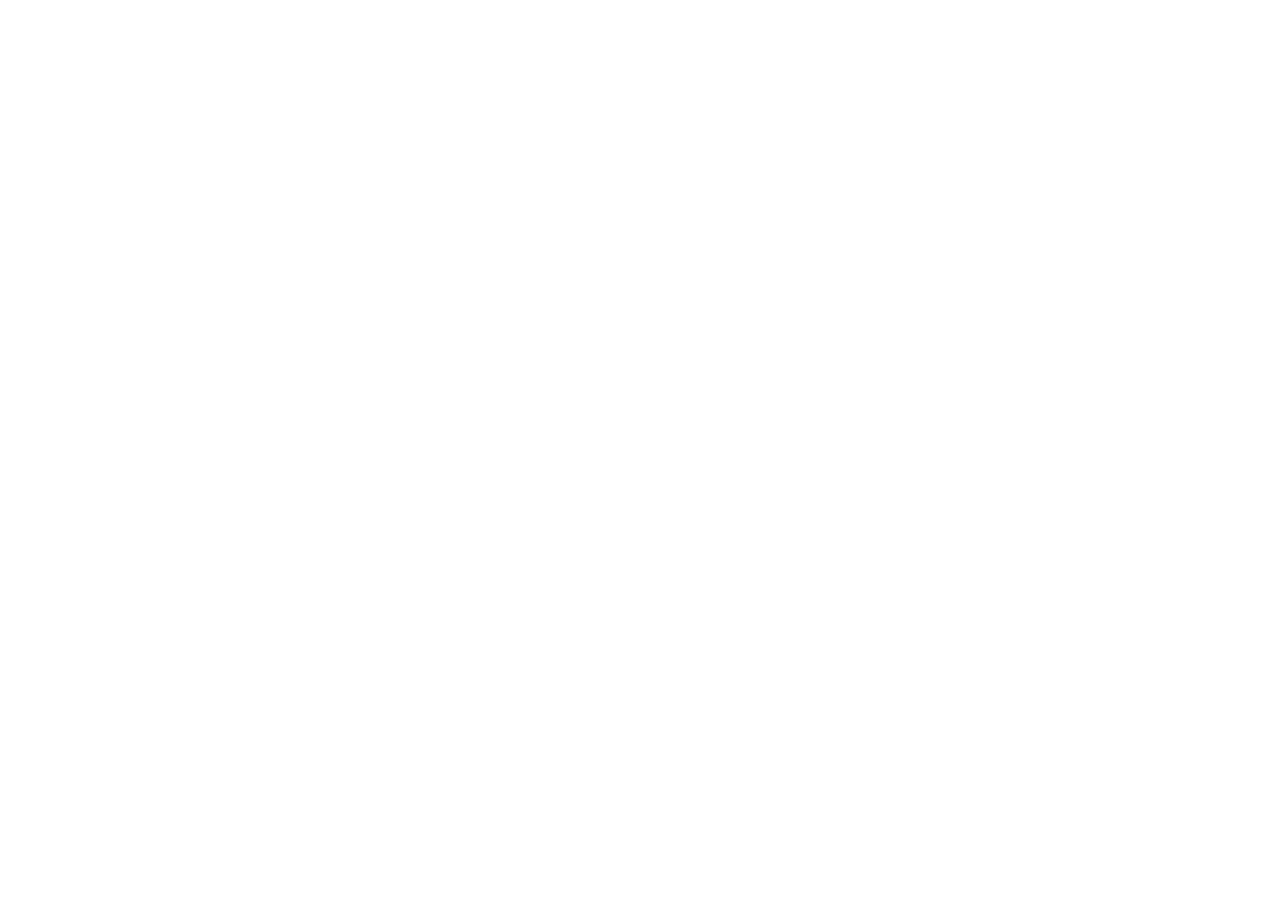
==== index.html @ d079c8c5 "init project" ====
<!DOCTYPE html>
<html lang="en">

<head>
    <meta charset="UTF-8">
    <meta http-equiv="X-UA-Compatible" content="IE=edge">
    <meta name="viewport" content="width=device-width, initial-scale=1.0">
    <title>Document</title>
</head>

<body>

</body>

</html>
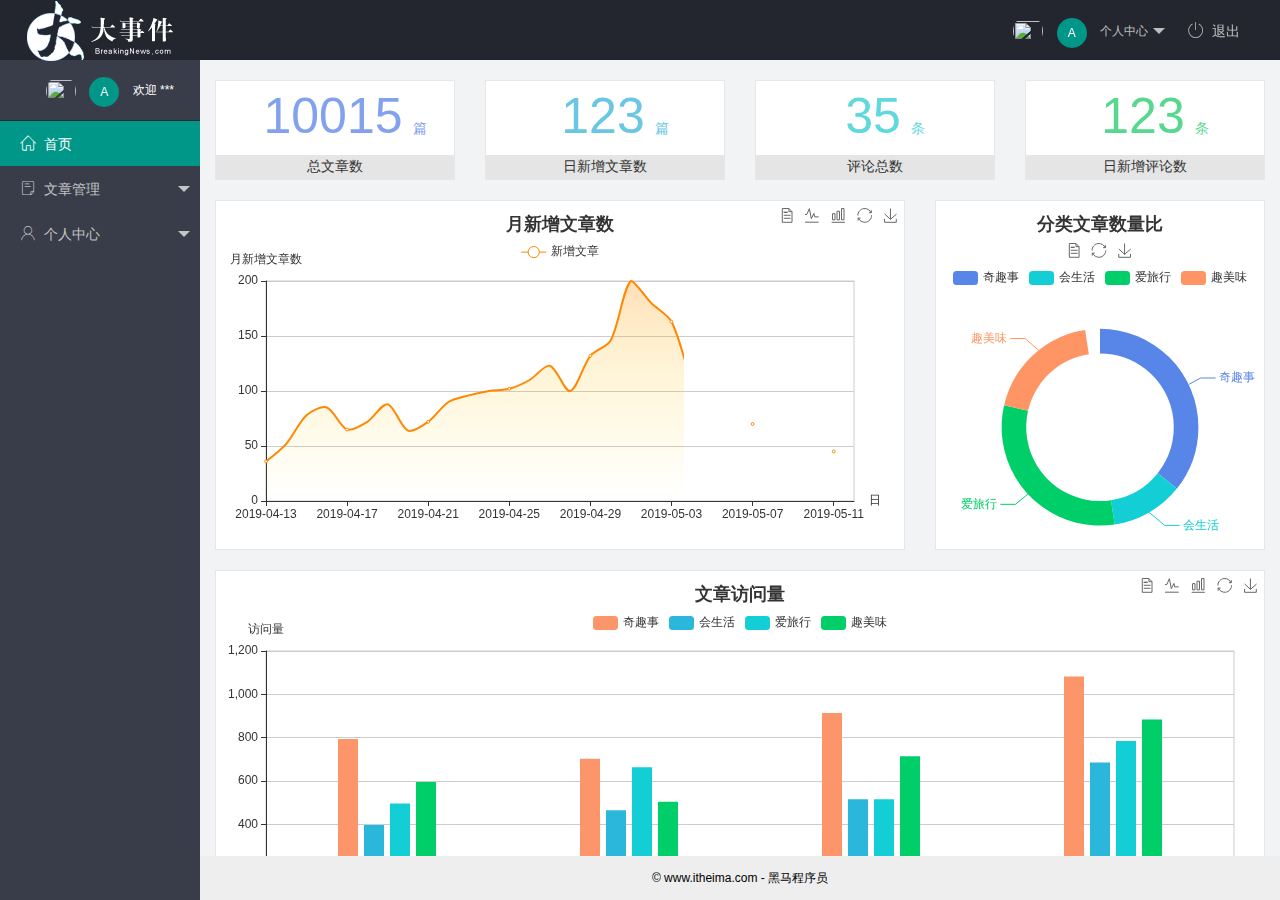
==== commit fe636072: "完成了主页功能的开发" ====
--- a/index.html
+++ b/index.html
@@ -5,11 +5,90 @@
     <meta charset="UTF-8">
     <meta http-equiv="X-UA-Compatible" content="IE=edge">
     <meta name="viewport" content="width=device-width, initial-scale=1.0">
-    <title>Document</title>
+    <title>大事件后台主页</title>
+    <!-- 引入layui的css文件 -->
+    <link rel="stylesheet" href="/assets/lib/layui/css/layui.css">
+    <!-- 导入第三方图标库 -->
+    <link rel="stylesheet" href="/assets/fonts/iconfont.css">
+    <!-- 引入index的css文件样式表 -->
+    <link rel="stylesheet" href="/assets/css/index.css">
+
 </head>
 
-<body>
+<body class="layui-layout-body">
+    <div class="layui-layout layui-layout-admin">
+        <div class="layui-header">
+            <div class="layui-logo">
+                <img src="/assets/images/logo.png" alt="">
+            </div>
+            <!-- 头部区域（可配合layui已有的水平导航） -->
+            <ul class="layui-nav layui-layout-right">
+                <li class="layui-nav-item">
+                    <a href="javascript:;" class="userinfo">
+                        <img src="http://t.cn/RCzsdCq" class="layui-nav-img">
+                        <span class="text-avatar">A</span> 个人中心
+                    </a>
+                    <dl class="layui-nav-child">
+                        <dd><a href="">基本资料</a></dd>
+                        <dd><a href="">更换头像</a></dd>
+                        <dd><a href="">重置密码</a></dd>
+                    </dl>
+                </li>
+                <li class="layui-nav-item"><a href="javascript:;" id="btnLogout"><span class="iconfont icon-tuichu"></span>退出</a></li>
+            </ul>
+        </div>
 
+        <div class="layui-side layui-bg-black">
+            <div class="layui-side-scroll">
+                <div class="userinfo">
+                    <img src="http://t.cn/RCzsdCq" class="layui-nav-img">
+                    <span class="text-avatar">A</span>
+                    <span id="welcome">欢迎  ***</span>
+                </div>
+                <!-- 左侧导航区域（可配合layui已有的垂直导航） -->
+                <ul class="layui-nav layui-nav-tree" lay-shrink="all">
+                    <li class="layui-nav-item layui-this">
+                        <a href="/home/dashboard.html" target="fm"><span class="iconfont icon-home"></span>首页</a>
+                    </li>
+                    <li class="layui-nav-item">
+                        <a class="" href="javascript:;"><span class="iconfont icon-16"></span>文章管理</a>
+                        <dl class="layui-nav-child">
+                            <dd><a href="javascript:;"><i class="layui-icon layui-icon-app"></i>文章类别</a></dd>
+                            <dd><a href="javascript:;"><i class="layui-icon layui-icon-app"></i>文章列表</a></dd>
+                            <dd><a href="javascript:;"><i class="layui-icon layui-icon-app"></i>发布文章</a></dd>
+                        </dl>
+                    </li>
+                    <li class="layui-nav-item">
+                        <a href="javascript:;"><span class="iconfont icon-user"></span>个人中心</a>
+                        <dl class="layui-nav-child">
+                            <dd><a href="javascript:;"><i class="layui-icon layui-icon-app"></i>基本资料</a></dd>
+                            <dd><a href="javascript:;"><i class="layui-icon layui-icon-app"></i>更换头像</a></dd>
+                            <dd><a href="javascript:;"><i class="layui-icon layui-icon-app"></i>重置密码</a></dd>
+                        </dl>
+                    </li>
+                </ul>
+            </div>
+        </div>
+
+        <div class="layui-body">
+            <!-- 内容主体区域 -->
+            <iframe name="fm" src="/home/dashboard.html" frameborder="0"></iframe>
+        </div>
+
+        <div class="layui-footer">
+            <!-- 底部固定区域 -->
+            © www.itheima.com - 黑马程序员
+        </div>
+    </div>
+
+    <!-- 导入layui的js文件 -->
+    <script src="/assets/lib/layui/layui.all.js"></script>
+    <!-- 导入jQuery文件 -->
+    <script src="/assets/lib/jquery.js"></script>
+    <!-- 导入自己封装的baseAPI文件 -->
+    <script src="/assets/js/baseAPI.js"></script>
+    <!-- 导入自己的index.js -->
+    <script src="/assets/js/index.js"></script>
 </body>
 
 </html>--- a/assets/lib/layui/css/layui.css
+++ b/assets/lib/layui/css/layui.css
@@ -0,0 +1,2 @@
+/** layui-v2.5.5 MIT License By https://www.layui.com */
+ .layui-inline,img{display:inline-block;vertical-align:middle}h1,h2,h3,h4,h5,h6{font-weight:400}.layui-edge,.layui-header,.layui-inline,.layui-main{position:relative}.layui-body,.layui-edge,.layui-elip{overflow:hidden}.layui-btn,.layui-edge,.layui-inline,img{vertical-align:middle}.layui-btn,.layui-disabled,.layui-icon,.layui-unselect{-moz-user-select:none;-webkit-user-select:none;-ms-user-select:none}.layui-elip,.layui-form-checkbox span,.layui-form-pane .layui-form-label{text-overflow:ellipsis;white-space:nowrap}.layui-breadcrumb,.layui-tree-btnGroup{visibility:hidden}blockquote,body,button,dd,div,dl,dt,form,h1,h2,h3,h4,h5,h6,input,li,ol,p,pre,td,textarea,th,ul{margin:0;padding:0;-webkit-tap-highlight-color:rgba(0,0,0,0)}a:active,a:hover{outline:0}img{border:none}li{list-style:none}table{border-collapse:collapse;border-spacing:0}h4,h5,h6{font-size:100%}button,input,optgroup,option,select,textarea{font-family:inherit;font-size:inherit;font-style:inherit;font-weight:inherit;outline:0}pre{white-space:pre-wrap;white-space:-moz-pre-wrap;white-space:-pre-wrap;white-space:-o-pre-wrap;word-wrap:break-word}body{line-height:24px;font:14px Helvetica Neue,Helvetica,PingFang SC,Tahoma,Arial,sans-serif}hr{height:1px;margin:10px 0;border:0;clear:both}a{color:#333;text-decoration:none}a:hover{color:#777}a cite{font-style:normal;*cursor:pointer}.layui-border-box,.layui-border-box *{box-sizing:border-box}.layui-box,.layui-box *{box-sizing:content-box}.layui-clear{clear:both;*zoom:1}.layui-clear:after{content:'\20';clear:both;*zoom:1;display:block;height:0}.layui-inline{*display:inline;*zoom:1}.layui-edge{display:inline-block;width:0;height:0;border-width:6px;border-style:dashed;border-color:transparent}.layui-edge-top{top:-4px;border-bottom-color:#999;border-bottom-style:solid}.layui-edge-right{border-left-color:#999;border-left-style:solid}.layui-edge-bottom{top:2px;border-top-color:#999;border-top-style:solid}.layui-edge-left{border-right-color:#999;border-right-style:solid}.layui-disabled,.layui-disabled:hover{color:#d2d2d2!important;cursor:not-allowed!important}.layui-circle{border-radius:100%}.layui-show{display:block!important}.layui-hide{display:none!important}@font-face{font-family:layui-icon;src:url(../font/iconfont.eot?v=250);src:url(../font/iconfont.eot?v=250#iefix) format('embedded-opentype'),url(../font/iconfont.woff2?v=250) format('woff2'),url(../font/iconfont.woff?v=250) format('woff'),url(../font/iconfont.ttf?v=250) format('truetype'),url(../font/iconfont.svg?v=250#layui-icon) format('svg')}.layui-icon{font-family:layui-icon!important;font-size:16px;font-style:normal;-webkit-font-smoothing:antialiased;-moz-osx-font-smoothing:grayscale}.layui-icon-reply-fill:before{content:"\e611"}.layui-icon-set-fill:before{content:"\e614"}.layui-icon-menu-fill:before{content:"\e60f"}.layui-icon-search:before{content:"\e615"}.layui-icon-share:before{content:"\e641"}.layui-icon-set-sm:before{content:"\e620"}.layui-icon-engine:before{content:"\e628"}.layui-icon-close:before{content:"\1006"}.layui-icon-close-fill:before{content:"\1007"}.layui-icon-chart-screen:before{content:"\e629"}.layui-icon-star:before{content:"\e600"}.layui-icon-circle-dot:before{content:"\e617"}.layui-icon-chat:before{content:"\e606"}.layui-icon-release:before{content:"\e609"}.layui-icon-list:before{content:"\e60a"}.layui-icon-chart:before{content:"\e62c"}.layui-icon-ok-circle:before{content:"\1005"}.layui-icon-layim-theme:before{content:"\e61b"}.layui-icon-table:before{content:"\e62d"}.layui-icon-right:before{content:"\e602"}.layui-icon-left:before{content:"\e603"}.layui-icon-cart-simple:before{content:"\e698"}.layui-icon-face-cry:before{content:"\e69c"}.layui-icon-face-smile:before{content:"\e6af"}.layui-icon-survey:before{content:"\e6b2"}.layui-icon-tree:before{content:"\e62e"}.layui-icon-upload-circle:before{content:"\e62f"}.layui-icon-add-circle:before{content:"\e61f"}.layui-icon-download-circle:before{content:"\e601"}.layui-icon-templeate-1:before{content:"\e630"}.layui-icon-util:before{content:"\e631"}.layui-icon-face-surprised:before{content:"\e664"}.layui-icon-edit:before{content:"\e642"}.layui-icon-speaker:before{content:"\e645"}.layui-icon-down:before{content:"\e61a"}.layui-icon-file:before{content:"\e621"}.layui-icon-layouts:before{content:"\e632"}.layui-icon-rate-half:before{content:"\e6c9"}.layui-icon-add-circle-fine:before{content:"\e608"}.layui-icon-prev-circle:before{content:"\e633"}.layui-icon-read:before{content:"\e705"}.layui-icon-404:before{content:"\e61c"}.layui-icon-carousel:before{content:"\e634"}.layui-icon-help:before{content:"\e607"}.layui-icon-code-circle:before{content:"\e635"}.layui-icon-water:before{content:"\e636"}.layui-icon-username:before{content:"\e66f"}.layui-icon-find-fill:before{content:"\e670"}.layui-icon-about:before{content:"\e60b"}.layui-icon-location:before{content:"\e715"}.layui-icon-up:before{content:"\e619"}.layui-icon-pause:before{content:"\e651"}.layui-icon-date:before{content:"\e637"}.layui-icon-layim-uploadfile:before{content:"\e61d"}.layui-icon-delete:before{content:"\e640"}.layui-icon-play:before{content:"\e652"}.layui-icon-top:before{content:"\e604"}.layui-icon-friends:before{content:"\e612"}.layui-icon-refresh-3:before{content:"\e9aa"}.layui-icon-ok:before{content:"\e605"}.layui-icon-layer:before{content:"\e638"}.layui-icon-face-smile-fine:before{content:"\e60c"}.layui-icon-dollar:before{content:"\e659"}.layui-icon-group:before{content:"\e613"}.layui-icon-layim-download:before{content:"\e61e"}.layui-icon-picture-fine:before{content:"\e60d"}.layui-icon-link:before{content:"\e64c"}.layui-icon-diamond:before{content:"\e735"}.layui-icon-log:before{content:"\e60e"}.layui-icon-rate-solid:before{content:"\e67a"}.layui-icon-fonts-del:before{content:"\e64f"}.layui-icon-unlink:before{content:"\e64d"}.layui-icon-fonts-clear:before{content:"\e639"}.layui-icon-triangle-r:before{content:"\e623"}.layui-icon-circle:before{content:"\e63f"}.layui-icon-radio:before{content:"\e643"}.layui-icon-align-center:before{content:"\e647"}.layui-icon-align-right:before{content:"\e648"}.layui-icon-align-left:before{content:"\e649"}.layui-icon-loading-1:before{content:"\e63e"}.layui-icon-return:before{content:"\e65c"}.layui-icon-fonts-strong:before{content:"\e62b"}.layui-icon-upload:before{content:"\e67c"}.layui-icon-dialogue:before{content:"\e63a"}.layui-icon-video:before{content:"\e6ed"}.layui-icon-headset:before{content:"\e6fc"}.layui-icon-cellphone-fine:before{content:"\e63b"}.layui-icon-add-1:before{content:"\e654"}.layui-icon-face-smile-b:before{content:"\e650"}.layui-icon-fonts-html:before{content:"\e64b"}.layui-icon-form:before{content:"\e63c"}.layui-icon-cart:before{content:"\e657"}.layui-icon-camera-fill:before{content:"\e65d"}.layui-icon-tabs:before{content:"\e62a"}.layui-icon-fonts-code:before{content:"\e64e"}.layui-icon-fire:before{content:"\e756"}.layui-icon-set:before{content:"\e716"}.layui-icon-fonts-u:before{content:"\e646"}.layui-icon-triangle-d:before{content:"\e625"}.layui-icon-tips:before{content:"\e702"}.layui-icon-picture:before{content:"\e64a"}.layui-icon-more-vertical:before{content:"\e671"}.layui-icon-flag:before{content:"\e66c"}.layui-icon-loading:before{content:"\e63d"}.layui-icon-fonts-i:before{content:"\e644"}.layui-icon-refresh-1:before{content:"\e666"}.layui-icon-rmb:before{content:"\e65e"}.layui-icon-home:before{content:"\e68e"}.layui-icon-user:before{content:"\e770"}.layui-icon-notice:before{content:"\e667"}.layui-icon-login-weibo:before{content:"\e675"}.layui-icon-voice:before{content:"\e688"}.layui-icon-upload-drag:before{content:"\e681"}.layui-icon-login-qq:before{content:"\e676"}.layui-icon-snowflake:before{content:"\e6b1"}.layui-icon-file-b:before{content:"\e655"}.layui-icon-template:before{content:"\e663"}.layui-icon-auz:before{content:"\e672"}.layui-icon-console:before{content:"\e665"}.layui-icon-app:before{content:"\e653"}.layui-icon-prev:before{content:"\e65a"}.layui-icon-website:before{content:"\e7ae"}.layui-icon-next:before{content:"\e65b"}.layui-icon-component:before{content:"\e857"}.layui-icon-more:before{content:"\e65f"}.layui-icon-login-wechat:before{content:"\e677"}.layui-icon-shrink-right:before{content:"\e668"}.layui-icon-spread-left:before{content:"\e66b"}.layui-icon-camera:before{content:"\e660"}.layui-icon-note:before{content:"\e66e"}.layui-icon-refresh:before{content:"\e669"}.layui-icon-female:before{content:"\e661"}.layui-icon-male:before{content:"\e662"}.layui-icon-password:before{content:"\e673"}.layui-icon-senior:before{content:"\e674"}.layui-icon-theme:before{content:"\e66a"}.layui-icon-tread:before{content:"\e6c5"}.layui-icon-praise:before{content:"\e6c6"}.layui-icon-star-fill:before{content:"\e658"}.layui-icon-rate:before{content:"\e67b"}.layui-icon-template-1:before{content:"\e656"}.layui-icon-vercode:before{content:"\e679"}.layui-icon-cellphone:before{content:"\e678"}.layui-icon-screen-full:before{content:"\e622"}.layui-icon-screen-restore:before{content:"\e758"}.layui-icon-cols:before{content:"\e610"}.layui-icon-export:before{content:"\e67d"}.layui-icon-print:before{content:"\e66d"}.layui-icon-slider:before{content:"\e714"}.layui-icon-addition:before{content:"\e624"}.layui-icon-subtraction:before{content:"\e67e"}.layui-icon-service:before{content:"\e626"}.layui-icon-transfer:before{content:"\e691"}.layui-main{width:1140px;margin:0 auto}.layui-header{z-index:1000;height:60px}.layui-header a:hover{transition:all .5s;-webkit-transition:all .5s}.layui-side{position:fixed;left:0;top:0;bottom:0;z-index:999;width:200px;overflow-x:hidden}.layui-side-scroll{position:relative;width:220px;height:100%;overflow-x:hidden}.layui-body{position:absolute;left:200px;right:0;top:0;bottom:0;z-index:998;width:auto;overflow-y:auto;box-sizing:border-box}.layui-layout-body{overflow:hidden}.layui-layout-admin .layui-header{background-color:#23262E}.layui-layout-admin .layui-side{top:60px;width:200px;overflow-x:hidden}.layui-layout-admin .layui-body{position:fixed;top:60px;bottom:44px}.layui-layout-admin .layui-main{width:auto;margin:0 15px}.layui-layout-admin .layui-footer{position:fixed;left:200px;right:0;bottom:0;height:44px;line-height:44px;padding:0 15px;background-color:#eee}.layui-layout-admin .layui-logo{position:absolute;left:0;top:0;width:200px;height:100%;line-height:60px;text-align:center;color:#009688;font-size:16px}.layui-layout-admin .layui-header .layui-nav{background:0 0}.layui-layout-left{position:absolute!important;left:200px;top:0}.layui-layout-right{position:absolute!important;right:0;top:0}.layui-container{position:relative;margin:0 auto;padding:0 15px;box-sizing:border-box}.layui-fluid{position:relative;margin:0 auto;padding:0 15px}.layui-row:after,.layui-row:before{content:'';display:block;clear:both}.layui-col-lg1,.layui-col-lg10,.layui-col-lg11,.layui-col-lg12,.layui-col-lg2,.layui-col-lg3,.layui-col-lg4,.layui-col-lg5,.layui-col-lg6,.layui-col-lg7,.layui-col-lg8,.layui-col-lg9,.layui-col-md1,.layui-col-md10,.layui-col-md11,.layui-col-md12,.layui-col-md2,.layui-col-md3,.layui-col-md4,.layui-col-md5,.layui-col-md6,.layui-col-md7,.layui-col-md8,.layui-col-md9,.layui-col-sm1,.layui-col-sm10,.layui-col-sm11,.layui-col-sm12,.layui-col-sm2,.layui-col-sm3,.layui-col-sm4,.layui-col-sm5,.layui-col-sm6,.layui-col-sm7,.layui-col-sm8,.layui-col-sm9,.layui-col-xs1,.layui-col-xs10,.layui-col-xs11,.layui-col-xs12,.layui-col-xs2,.layui-col-xs3,.layui-col-xs4,.layui-col-xs5,.layui-col-xs6,.layui-col-xs7,.layui-col-xs8,.layui-col-xs9{position:relative;display:block;box-sizing:border-box}.layui-col-xs1,.layui-col-xs10,.layui-col-xs11,.layui-col-xs12,.layui-col-xs2,.layui-col-xs3,.layui-col-xs4,.layui-col-xs5,.layui-col-xs6,.layui-col-xs7,.layui-col-xs8,.layui-col-xs9{float:left}.layui-col-xs1{width:8.33333333%}.layui-col-xs2{width:16.66666667%}.layui-col-xs3{width:25%}.layui-col-xs4{width:33.33333333%}.layui-col-xs5{width:41.66666667%}.layui-col-xs6{width:50%}.layui-col-xs7{width:58.33333333%}.layui-col-xs8{width:66.66666667%}.layui-col-xs9{width:75%}.layui-col-xs10{width:83.33333333%}.layui-col-xs11{width:91.66666667%}.layui-col-xs12{width:100%}.layui-col-xs-offset1{margin-left:8.33333333%}.layui-col-xs-offset2{margin-left:16.66666667%}.layui-col-xs-offset3{margin-left:25%}.layui-col-xs-offset4{margin-left:33.33333333%}.layui-col-xs-offset5{margin-left:41.66666667%}.layui-col-xs-offset6{margin-left:50%}.layui-col-xs-offset7{margin-left:58.33333333%}.layui-col-xs-offset8{margin-left:66.66666667%}.layui-col-xs-offset9{margin-left:75%}.layui-col-xs-offset10{margin-left:83.33333333%}.layui-col-xs-offset11{margin-left:91.66666667%}.layui-col-xs-offset12{margin-left:100%}@media screen and (max-width:768px){.layui-hide-xs{display:none!important}.layui-show-xs-block{display:block!important}.layui-show-xs-inline{display:inline!important}.layui-show-xs-inline-block{display:inline-block!important}}@media screen and (min-width:768px){.layui-container{width:750px}.layui-hide-sm{display:none!important}.layui-show-sm-block{display:block!important}.layui-show-sm-inline{display:inline!important}.layui-show-sm-inline-block{display:inline-block!important}.layui-col-sm1,.layui-col-sm10,.layui-col-sm11,.layui-col-sm12,.layui-col-sm2,.layui-col-sm3,.layui-col-sm4,.layui-col-sm5,.layui-col-sm6,.layui-col-sm7,.layui-col-sm8,.layui-col-sm9{float:left}.layui-col-sm1{width:8.33333333%}.layui-col-sm2{width:16.66666667%}.layui-col-sm3{width:25%}.layui-col-sm4{width:33.33333333%}.layui-col-sm5{width:41.66666667%}.layui-col-sm6{width:50%}.layui-col-sm7{width:58.33333333%}.layui-col-sm8{width:66.66666667%}.layui-col-sm9{width:75%}.layui-col-sm10{width:83.33333333%}.layui-col-sm11{width:91.66666667%}.layui-col-sm12{width:100%}.layui-col-sm-offset1{margin-left:8.33333333%}.layui-col-sm-offset2{margin-left:16.66666667%}.layui-col-sm-offset3{margin-left:25%}.layui-col-sm-offset4{margin-left:33.33333333%}.layui-col-sm-offset5{margin-left:41.66666667%}.layui-col-sm-offset6{margin-left:50%}.layui-col-sm-offset7{margin-left:58.33333333%}.layui-col-sm-offset8{margin-left:66.66666667%}.layui-col-sm-offset9{margin-left:75%}.layui-col-sm-offset10{margin-left:83.33333333%}.layui-col-sm-offset11{margin-left:91.66666667%}.layui-col-sm-offset12{margin-left:100%}}@media screen and (min-width:992px){.layui-container{width:970px}.layui-hide-md{display:none!important}.layui-show-md-block{display:block!important}.layui-show-md-inline{display:inline!important}.layui-show-md-inline-block{display:inline-block!important}.layui-col-md1,.layui-col-md10,.layui-col-md11,.layui-col-md12,.layui-col-md2,.layui-col-md3,.layui-col-md4,.layui-col-md5,.layui-col-md6,.layui-col-md7,.layui-col-md8,.layui-col-md9{float:left}.layui-col-md1{width:8.33333333%}.layui-col-md2{width:16.66666667%}.layui-col-md3{width:25%}.layui-col-md4{width:33.33333333%}.layui-col-md5{width:41.66666667%}.layui-col-md6{width:50%}.layui-col-md7{width:58.33333333%}.layui-col-md8{width:66.66666667%}.layui-col-md9{width:75%}.layui-col-md10{width:83.33333333%}.layui-col-md11{width:91.66666667%}.layui-col-md12{width:100%}.layui-col-md-offset1{margin-left:8.33333333%}.layui-col-md-offset2{margin-left:16.66666667%}.layui-col-md-offset3{margin-left:25%}.layui-col-md-offset4{margin-left:33.33333333%}.layui-col-md-offset5{margin-left:41.66666667%}.layui-col-md-offset6{margin-left:50%}.layui-col-md-offset7{margin-left:58.33333333%}.layui-col-md-offset8{margin-left:66.66666667%}.layui-col-md-offset9{margin-left:75%}.layui-col-md-offset10{margin-left:83.33333333%}.layui-col-md-offset11{margin-left:91.66666667%}.layui-col-md-offset12{margin-left:100%}}@media screen and (min-width:1200px){.layui-container{width:1170px}.layui-hide-lg{display:none!important}.layui-show-lg-block{display:block!important}.layui-show-lg-inline{display:inline!important}.layui-show-lg-inline-block{display:inline-block!important}.layui-col-lg1,.layui-col-lg10,.layui-col-lg11,.layui-col-lg12,.layui-col-lg2,.layui-col-lg3,.layui-col-lg4,.layui-col-lg5,.layui-col-lg6,.layui-col-lg7,.layui-col-lg8,.layui-col-lg9{float:left}.layui-col-lg1{width:8.33333333%}.layui-col-lg2{width:16.66666667%}.layui-col-lg3{width:25%}.layui-col-lg4{width:33.33333333%}.layui-col-lg5{width:41.66666667%}.layui-col-lg6{width:50%}.layui-col-lg7{width:58.33333333%}.layui-col-lg8{width:66.66666667%}.layui-col-lg9{width:75%}.layui-col-lg10{width:83.33333333%}.layui-col-lg11{width:91.66666667%}.layui-col-lg12{width:100%}.layui-col-lg-offset1{margin-left:8.33333333%}.layui-col-lg-offset2{margin-left:16.66666667%}.layui-col-lg-offset3{margin-left:25%}.layui-col-lg-offset4{margin-left:33.33333333%}.layui-col-lg-offset5{margin-left:41.66666667%}.layui-col-lg-offset6{margin-left:50%}.layui-col-lg-offset7{margin-left:58.33333333%}.layui-col-lg-offset8{margin-left:66.66666667%}.layui-col-lg-offset9{margin-left:75%}.layui-col-lg-offset10{margin-left:83.33333333%}.layui-col-lg-offset11{margin-left:91.66666667%}.layui-col-lg-offset12{margin-left:100%}}.layui-col-space1{margin:-.5px}.layui-col-space1>*{padding:.5px}.layui-col-space3{margin:-1.5px}.layui-col-space3>*{padding:1.5px}.layui-col-space5{margin:-2.5px}.layui-col-space5>*{padding:2.5px}.layui-col-space8{margin:-3.5px}.layui-col-space8>*{padding:3.5px}.layui-col-space10{margin:-5px}.layui-col-space10>*{padding:5px}.layui-col-space12{margin:-6px}.layui-col-space12>*{padding:6px}.layui-col-space15{margin:-7.5px}.layui-col-space15>*{padding:7.5px}.layui-col-space18{margin:-9px}.layui-col-space18>*{padding:9px}.layui-col-space20{margin:-10px}.layui-col-space20>*{padding:10px}.layui-col-space22{margin:-11px}.layui-col-space22>*{padding:11px}.layui-col-space25{margin:-12.5px}.layui-col-space25>*{padding:12.5px}.layui-col-space30{margin:-15px}.layui-col-space30>*{padding:15px}.layui-btn,.layui-input,.layui-select,.layui-textarea,.layui-upload-button{outline:0;-webkit-appearance:none;transition:all .3s;-webkit-transition:all .3s;box-sizing:border-box}.layui-elem-quote{margin-bottom:10px;padding:15px;line-height:22px;border-left:5px solid #009688;border-radius:0 2px 2px 0;background-color:#f2f2f2}.layui-quote-nm{border-style:solid;border-width:1px 1px 1px 5px;background:0 0}.layui-elem-field{margin-bottom:10px;padding:0;border-width:1px;border-style:solid}.layui-elem-field legend{margin-left:20px;padding:0 10px;font-size:20px;font-weight:300}.layui-field-title{margin:10px 0 20px;border-width:1px 0 0}.layui-field-box{padding:10px 15px}.layui-field-title .layui-field-box{padding:10px 0}.layui-progress{position:relative;height:6px;border-radius:20px;background-color:#e2e2e2}.layui-progress-bar{position:absolute;left:0;top:0;width:0;max-width:100%;height:6px;border-radius:20px;text-align:right;background-color:#5FB878;transition:all .3s;-webkit-transition:all .3s}.layui-progress-big,.layui-progress-big .layui-progress-bar{height:18px;line-height:18px}.layui-progress-text{position:relative;top:-20px;line-height:18px;font-size:12px;color:#666}.layui-progress-big .layui-progress-text{position:static;padding:0 10px;color:#fff}.layui-collapse{border-width:1px;border-style:solid;border-radius:2px}.layui-colla-content,.layui-colla-item{border-top-width:1px;border-top-style:solid}.layui-colla-item:first-child{border-top:none}.layui-colla-title{position:relative;height:42px;line-height:42px;padding:0 15px 0 35px;color:#333;background-color:#f2f2f2;cursor:pointer;font-size:14px;overflow:hidden}.layui-colla-content{display:none;padding:10px 15px;line-height:22px;color:#666}.layui-colla-icon{position:absolute;left:15px;top:0;font-size:14px}.layui-card{margin-bottom:15px;border-radius:2px;background-color:#fff;box-shadow:0 1px 2px 0 rgba(0,0,0,.05)}.layui-card:last-child{margin-bottom:0}.layui-card-header{position:relative;height:42px;line-height:42px;padding:0 15px;border-bottom:1px solid #f6f6f6;color:#333;border-radius:2px 2px 0 0;font-size:14px}.layui-bg-black,.layui-bg-blue,.layui-bg-cyan,.layui-bg-green,.layui-bg-orange,.layui-bg-red{color:#fff!important}.layui-card-body{position:relative;padding:10px 15px;line-height:24px}.layui-card-body[pad15]{padding:15px}.layui-card-body[pad20]{padding:20px}.layui-card-body .layui-table{margin:5px 0}.layui-card .layui-tab{margin:0}.layui-panel-window{position:relative;padding:15px;border-radius:0;border-top:5px solid #E6E6E6;background-color:#fff}.layui-auxiliar-moving{position:fixed;left:0;right:0;top:0;bottom:0;width:100%;height:100%;background:0 0;z-index:9999999999}.layui-form-label,.layui-form-mid,.layui-form-select,.layui-input-block,.layui-input-inline,.layui-textarea{position:relative}.layui-bg-red{background-color:#FF5722!important}.layui-bg-orange{background-color:#FFB800!important}.layui-bg-green{background-color:#009688!important}.layui-bg-cyan{background-color:#2F4056!important}.layui-bg-blue{background-color:#1E9FFF!important}.layui-bg-black{background-color:#393D49!important}.layui-bg-gray{background-color:#eee!important;color:#666!important}.layui-badge-rim,.layui-colla-content,.layui-colla-item,.layui-collapse,.layui-elem-field,.layui-form-pane .layui-form-item[pane],.layui-form-pane .layui-form-label,.layui-input,.layui-layedit,.layui-layedit-tool,.layui-quote-nm,.layui-select,.layui-tab-bar,.layui-tab-card,.layui-tab-title,.layui-tab-title .layui-this:after,.layui-textarea{border-color:#e6e6e6}.layui-timeline-item:before,hr{background-color:#e6e6e6}.layui-text{line-height:22px;font-size:14px;color:#666}.layui-text h1,.layui-text h2,.layui-text h3{font-weight:500;color:#333}.layui-text h1{font-size:30px}.layui-text h2{font-size:24px}.layui-text h3{font-size:18px}.layui-text a:not(.layui-btn){color:#01AAED}.layui-text a:not(.layui-btn):hover{text-decoration:underline}.layui-text ul{padding:5px 0 5px 15px}.layui-text ul li{margin-top:5px;list-style-type:disc}.layui-text em,.layui-word-aux{color:#999!important;padding:0 5px!important}.layui-btn{display:inline-block;height:38px;line-height:38px;padding:0 18px;background-color:#009688;color:#fff;white-space:nowrap;text-align:center;font-size:14px;border:none;border-radius:2px;cursor:pointer}.layui-btn:hover{opacity:.8;filter:alpha(opacity=80);color:#fff}.layui-btn:active{opacity:1;filter:alpha(opacity=100)}.layui-btn+.layui-btn{margin-left:10px}.layui-btn-container{font-size:0}.layui-btn-container .layui-btn{margin-right:10px;margin-bottom:10px}.layui-btn-container .layui-btn+.layui-btn{margin-left:0}.layui-table .layui-btn-container .layui-btn{margin-bottom:9px}.layui-btn-radius{border-radius:100px}.layui-btn .layui-icon{margin-right:3px;font-size:18px;vertical-align:bottom;vertical-align:middle\9}.layui-btn-primary{border:1px solid #C9C9C9;background-color:#fff;color:#555}.layui-btn-primary:hover{border-color:#009688;color:#333}.layui-btn-normal{background-color:#1E9FFF}.layui-btn-warm{background-color:#FFB800}.layui-btn-danger{background-color:#FF5722}.layui-btn-checked{background-color:#5FB878}.layui-btn-disabled,.layui-btn-disabled:active,.layui-btn-disabled:hover{border:1px solid #e6e6e6;background-color:#FBFBFB;color:#C9C9C9;cursor:not-allowed;opacity:1}.layui-btn-lg{height:44px;line-height:44px;padding:0 25px;font-size:16px}.layui-btn-sm{height:30px;line-height:30px;padding:0 10px;font-size:12px}.layui-btn-sm i{font-size:16px!important}.layui-btn-xs{height:22px;line-height:22px;padding:0 5px;font-size:12px}.layui-btn-xs i{font-size:14px!important}.layui-btn-group{display:inline-block;vertical-align:middle;font-size:0}.layui-btn-group .layui-btn{margin-left:0!important;margin-right:0!important;border-left:1px solid rgba(255,255,255,.5);border-radius:0}.layui-btn-group .layui-btn-primary{border-left:none}.layui-btn-group .layui-btn-primary:hover{border-color:#C9C9C9;color:#009688}.layui-btn-group .layui-btn:first-child{border-left:none;border-radius:2px 0 0 2px}.layui-btn-group .layui-btn-primary:first-child{border-left:1px solid #c9c9c9}.layui-btn-group .layui-btn:last-child{border-radius:0 2px 2px 0}.layui-btn-group .layui-btn+.layui-btn{margin-left:0}.layui-btn-group+.layui-btn-group{margin-left:10px}.layui-btn-fluid{width:100%}.layui-input,.layui-select,.layui-textarea{height:38px;line-height:1.3;line-height:38px\9;border-width:1px;border-style:solid;background-color:#fff;border-radius:2px}.layui-input::-webkit-input-placeholder,.layui-select::-webkit-input-placeholder,.layui-textarea::-webkit-input-placeholder{line-height:1.3}.layui-input,.layui-textarea{display:block;width:100%;padding-left:10px}.layui-input:hover,.layui-textarea:hover{border-color:#D2D2D2!important}.layui-input:focus,.layui-textarea:focus{border-color:#C9C9C9!important}.layui-textarea{min-height:100px;height:auto;line-height:20px;padding:6px 10px;resize:vertical}.layui-select{padding:0 10px}.layui-form input[type=checkbox],.layui-form input[type=radio],.layui-form select{display:none}.layui-form [lay-ignore]{display:initial}.layui-form-item{margin-bottom:15px;clear:both;*zoom:1}.layui-form-item:after{content:'\20';clear:both;*zoom:1;display:block;height:0}.layui-form-label{float:left;display:block;padding:9px 15px;width:80px;font-weight:400;line-height:20px;text-align:right}.layui-form-label-col{display:block;float:none;padding:9px 0;line-height:20px;text-align:left}.layui-form-item .layui-inline{margin-bottom:5px;margin-right:10px}.layui-input-block{margin-left:110px;min-height:36px}.layui-input-inline{display:inline-block;vertical-align:middle}.layui-form-item .layui-input-inline{float:left;width:190px;margin-right:10px}.layui-form-text .layui-input-inline{width:auto}.layui-form-mid{float:left;display:block;padding:9px 0!important;line-height:20px;margin-right:10px}.layui-form-danger+.layui-form-select .layui-input,.layui-form-danger:focus{border-color:#FF5722!important}.layui-form-select .layui-input{padding-right:30px;cursor:pointer}.layui-form-select .layui-edge{position:absolute;right:10px;top:50%;margin-top:-3px;cursor:pointer;border-width:6px;border-top-color:#c2c2c2;border-top-style:solid;transition:all .3s;-webkit-transition:all .3s}.layui-form-select dl{display:none;position:absolute;left:0;top:42px;padding:5px 0;z-index:899;min-width:100%;border:1px solid #d2d2d2;max-height:300px;overflow-y:auto;background-color:#fff;border-radius:2px;box-shadow:0 2px 4px rgba(0,0,0,.12);box-sizing:border-box}.layui-form-select dl dd,.layui-form-select dl dt{padding:0 10px;line-height:36px;white-space:nowrap;overflow:hidden;text-overflow:ellipsis}.layui-form-select dl dt{font-size:12px;color:#999}.layui-form-select dl dd{cursor:pointer}.layui-form-select dl dd:hover{background-color:#f2f2f2;-webkit-transition:.5s all;transition:.5s all}.layui-form-select .layui-select-group dd{padding-left:20px}.layui-form-select dl dd.layui-select-tips{padding-left:10px!important;color:#999}.layui-form-select dl dd.layui-this{background-color:#5FB878;color:#fff}.layui-form-checkbox,.layui-form-select dl dd.layui-disabled{background-color:#fff}.layui-form-selected dl{display:block}.layui-form-checkbox,.layui-form-checkbox *,.layui-form-switch{display:inline-block;vertical-align:middle}.layui-form-selected .layui-edge{margin-top:-9px;-webkit-transform:rotate(180deg);transform:rotate(180deg);margin-top:-3px\9}:root .layui-form-selected .layui-edge{margin-top:-9px\0/IE9}.layui-form-selectup dl{top:auto;bottom:42px}.layui-select-none{margin:5px 0;text-align:center;color:#999}.layui-select-disabled .layui-disabled{border-color:#eee!important}.layui-select-disabled .layui-edge{border-top-color:#d2d2d2}.layui-form-checkbox{position:relative;height:30px;line-height:30px;margin-right:10px;padding-right:30px;cursor:pointer;font-size:0;-webkit-transition:.1s linear;transition:.1s linear;box-sizing:border-box}.layui-form-checkbox span{padding:0 10px;height:100%;font-size:14px;border-radius:2px 0 0 2px;background-color:#d2d2d2;color:#fff;overflow:hidden}.layui-form-checkbox:hover span{background-color:#c2c2c2}.layui-form-checkbox i{position:absolute;right:0;top:0;width:30px;height:28px;border:1px solid #d2d2d2;border-left:none;border-radius:0 2px 2px 0;color:#fff;font-size:20px;text-align:center}.layui-form-checkbox:hover i{border-color:#c2c2c2;color:#c2c2c2}.layui-form-checked,.layui-form-checked:hover{border-color:#5FB878}.layui-form-checked span,.layui-form-checked:hover span{background-color:#5FB878}.layui-form-checked i,.layui-form-checked:hover i{color:#5FB878}.layui-form-item .layui-form-checkbox{margin-top:4px}.layui-form-checkbox[lay-skin=primary]{height:auto!important;line-height:normal!important;min-width:18px;min-height:18px;border:none!important;margin-right:0;padding-left:28px;padding-right:0;background:0 0}.layui-form-checkbox[lay-skin=primary] span{padding-left:0;padding-right:15px;line-height:18px;background:0 0;color:#666}.layui-form-checkbox[lay-skin=primary] i{right:auto;left:0;width:16px;height:16px;line-height:16px;border:1px solid #d2d2d2;font-size:12px;border-radius:2px;background-color:#fff;-webkit-transition:.1s linear;transition:.1s linear}.layui-form-checkbox[lay-skin=primary]:hover i{border-color:#5FB878;color:#fff}.layui-form-checked[lay-skin=primary] i{border-color:#5FB878!important;background-color:#5FB878;color:#fff}.layui-checkbox-disbaled[lay-skin=primary] span{background:0 0!important;color:#c2c2c2}.layui-checkbox-disbaled[lay-skin=primary]:hover i{border-color:#d2d2d2}.layui-form-item .layui-form-checkbox[lay-skin=primary]{margin-top:10px}.layui-form-switch{position:relative;height:22px;line-height:22px;min-width:35px;padding:0 5px;margin-top:8px;border:1px solid #d2d2d2;border-radius:20px;cursor:pointer;background-color:#fff;-webkit-transition:.1s linear;transition:.1s linear}.layui-form-switch i{position:absolute;left:5px;top:3px;width:16px;height:16px;border-radius:20px;background-color:#d2d2d2;-webkit-transition:.1s linear;transition:.1s linear}.layui-form-switch em{position:relative;top:0;width:25px;margin-left:21px;padding:0!important;text-align:center!important;color:#999!important;font-style:normal!important;font-size:12px}.layui-form-onswitch{border-color:#5FB878;background-color:#5FB878}.layui-checkbox-disbaled,.layui-checkbox-disbaled i{border-color:#e2e2e2!important}.layui-form-onswitch i{left:100%;margin-left:-21px;background-color:#fff}.layui-form-onswitch em{margin-left:5px;margin-right:21px;color:#fff!important}.layui-checkbox-disbaled span{background-color:#e2e2e2!important}.layui-checkbox-disbaled:hover i{color:#fff!important}[lay-radio]{display:none}.layui-form-radio,.layui-form-radio *{display:inline-block;vertical-align:middle}.layui-form-radio{line-height:28px;margin:6px 10px 0 0;padding-right:10px;cursor:pointer;font-size:0}.layui-form-radio *{font-size:14px}.layui-form-radio>i{margin-right:8px;font-size:22px;color:#c2c2c2}.layui-form-radio>i:hover,.layui-form-radioed>i{color:#5FB878}.layui-radio-disbaled>i{color:#e2e2e2!important}.layui-form-pane .layui-form-label{width:110px;padding:8px 15px;height:38px;line-height:20px;border-width:1px;border-style:solid;border-radius:2px 0 0 2px;text-align:center;background-color:#FBFBFB;overflow:hidden;box-sizing:border-box}.layui-form-pane .layui-input-inline{margin-left:-1px}.layui-form-pane .layui-input-block{margin-left:110px;left:-1px}.layui-form-pane .layui-input{border-radius:0 2px 2px 0}.layui-form-pane .layui-form-text .layui-form-label{float:none;width:100%;border-radius:2px;box-sizing:border-box;text-align:left}.layui-form-pane .layui-form-text .layui-input-inline{display:block;margin:0;top:-1px;clear:both}.layui-form-pane .layui-form-text .layui-input-block{margin:0;left:0;top:-1px}.layui-form-pane .layui-form-text .layui-textarea{min-height:100px;border-radius:0 0 2px 2px}.layui-form-pane .layui-form-checkbox{margin:4px 0 4px 10px}.layui-form-pane .layui-form-radio,.layui-form-pane .layui-form-switch{margin-top:6px;margin-left:10px}.layui-form-pane .layui-form-item[pane]{position:relative;border-width:1px;border-style:solid}.layui-form-pane .layui-form-item[pane] .layui-form-label{position:absolute;left:0;top:0;height:100%;border-width:0 1px 0 0}.layui-form-pane .layui-form-item[pane] .layui-input-inline{margin-left:110px}@media screen and (max-width:450px){.layui-form-item .layui-form-label{text-overflow:ellipsis;overflow:hidden;white-space:nowrap}.layui-form-item .layui-inline{display:block;margin-right:0;margin-bottom:20px;clear:both}.layui-form-item .layui-inline:after{content:'\20';clear:both;display:block;height:0}.layui-form-item .layui-input-inline{display:block;float:none;left:-3px;width:auto;margin:0 0 10px 112px}.layui-form-item .layui-input-inline+.layui-form-mid{margin-left:110px;top:-5px;padding:0}.layui-form-item .layui-form-checkbox{margin-right:5px;margin-bottom:5px}}.layui-layedit{border-width:1px;border-style:solid;border-radius:2px}.layui-layedit-tool{padding:3px 5px;border-bottom-width:1px;border-bottom-style:solid;font-size:0}.layedit-tool-fixed{position:fixed;top:0;border-top:1px solid #e2e2e2}.layui-layedit-tool .layedit-tool-mid,.layui-layedit-tool .layui-icon{display:inline-block;vertical-align:middle;text-align:center;font-size:14px}.layui-layedit-tool .layui-icon{position:relative;width:32px;height:30px;line-height:30px;margin:3px 5px;color:#777;cursor:pointer;border-radius:2px}.layui-layedit-tool .layui-icon:hover{color:#393D49}.layui-layedit-tool .layui-icon:active{color:#000}.layui-layedit-tool .layedit-tool-active{background-color:#e2e2e2;color:#000}.layui-layedit-tool .layui-disabled,.layui-layedit-tool .layui-disabled:hover{color:#d2d2d2;cursor:not-allowed}.layui-layedit-tool .layedit-tool-mid{width:1px;height:18px;margin:0 10px;background-color:#d2d2d2}.layedit-tool-html{width:50px!important;font-size:30px!important}.layedit-tool-b,.layedit-tool-code,.layedit-tool-help{font-size:16px!important}.layedit-tool-d,.layedit-tool-face,.layedit-tool-image,.layedit-tool-unlink{font-size:18px!important}.layedit-tool-image input{position:absolute;font-size:0;left:0;top:0;width:100%;height:100%;opacity:.01;filter:Alpha(opacity=1);cursor:pointer}.layui-layedit-iframe iframe{display:block;width:100%}#LAY_layedit_code{overflow:hidden}.layui-laypage{display:inline-block;*display:inline;*zoom:1;vertical-align:middle;margin:10px 0;font-size:0}.layui-laypage>a:first-child,.layui-laypage>a:first-child em{border-radius:2px 0 0 2px}.layui-laypage>a:last-child,.layui-laypage>a:last-child em{border-radius:0 2px 2px 0}.layui-laypage>:first-child{margin-left:0!important}.layui-laypage>:last-child{margin-right:0!important}.layui-laypage a,.layui-laypage button,.layui-laypage input,.layui-laypage select,.layui-laypage span{border:1px solid #e2e2e2}.layui-laypage a,.layui-laypage span{display:inline-block;*display:inline;*zoom:1;vertical-align:middle;padding:0 15px;height:28px;line-height:28px;margin:0 -1px 5px 0;background-color:#fff;color:#333;font-size:12px}.layui-flow-more a *,.layui-laypage input,.layui-table-view select[lay-ignore]{display:inline-block}.layui-laypage a:hover{color:#009688}.layui-laypage em{font-style:normal}.layui-laypage .layui-laypage-spr{color:#999;font-weight:700}.layui-laypage a{text-decoration:none}.layui-laypage .layui-laypage-curr{position:relative}.layui-laypage .layui-laypage-curr em{position:relative;color:#fff}.layui-laypage .layui-laypage-curr .layui-laypage-em{position:absolute;left:-1px;top:-1px;padding:1px;width:100%;height:100%;background-color:#009688}.layui-laypage-em{border-radius:2px}.layui-laypage-next em,.layui-laypage-prev em{font-family:Sim sun;font-size:16px}.layui-laypage .layui-laypage-count,.layui-laypage .layui-laypage-limits,.layui-laypage .layui-laypage-refresh,.layui-laypage .layui-laypage-skip{margin-left:10px;margin-right:10px;padding:0;border:none}.layui-laypage .layui-laypage-limits,.layui-laypage .layui-laypage-refresh{vertical-align:top}.layui-laypage .layui-laypage-refresh i{font-size:18px;cursor:pointer}.layui-laypage select{height:22px;padding:3px;border-radius:2px;cursor:pointer}.layui-laypage .layui-laypage-skip{height:30px;line-height:30px;color:#999}.layui-laypage button,.layui-laypage input{height:30px;line-height:30px;border-radius:2px;vertical-align:top;background-color:#fff;box-sizing:border-box}.layui-laypage input{width:40px;margin:0 10px;padding:0 3px;text-align:center}.layui-laypage input:focus,.layui-laypage select:focus{border-color:#009688!important}.layui-laypage button{margin-left:10px;padding:0 10px;cursor:pointer}.layui-table,.layui-table-view{margin:10px 0}.layui-flow-more{margin:10px 0;text-align:center;color:#999;font-size:14px}.layui-flow-more a{height:32px;line-height:32px}.layui-flow-more a *{vertical-align:top}.layui-flow-more a cite{padding:0 20px;border-radius:3px;background-color:#eee;color:#333;font-style:normal}.layui-flow-more a cite:hover{opacity:.8}.layui-flow-more a i{font-size:30px;color:#737383}.layui-table{width:100%;background-color:#fff;color:#666}.layui-table tr{transition:all .3s;-webkit-transition:all .3s}.layui-table th{text-align:left;font-weight:400}.layui-table tbody tr:hover,.layui-table thead tr,.layui-table-click,.layui-table-header,.layui-table-hover,.layui-table-mend,.layui-table-patch,.layui-table-tool,.layui-table-total,.layui-table-total tr,.layui-table[lay-even] tr:nth-child(even){background-color:#f2f2f2}.layui-table td,.layui-table th,.layui-table-col-set,.layui-table-fixed-r,.layui-table-grid-down,.layui-table-header,.layui-table-page,.layui-table-tips-main,.layui-table-tool,.layui-table-total,.layui-table-view,.layui-table[lay-skin=line],.layui-table[lay-skin=row]{border-width:1px;border-style:solid;border-color:#e6e6e6}.layui-table td,.layui-table th{position:relative;padding:9px 15px;min-height:20px;line-height:20px;font-size:14px}.layui-table[lay-skin=line] td,.layui-table[lay-skin=line] th{border-width:0 0 1px}.layui-table[lay-skin=row] td,.layui-table[lay-skin=row] th{border-width:0 1px 0 0}.layui-table[lay-skin=nob] td,.layui-table[lay-skin=nob] th{border:none}.layui-table img{max-width:100px}.layui-table[lay-size=lg] td,.layui-table[lay-size=lg] th{padding:15px 30px}.layui-table-view .layui-table[lay-size=lg] .layui-table-cell{height:40px;line-height:40px}.layui-table[lay-size=sm] td,.layui-table[lay-size=sm] th{font-size:12px;padding:5px 10px}.layui-table-view .layui-table[lay-size=sm] .layui-table-cell{height:20px;line-height:20px}.layui-table[lay-data]{display:none}.layui-table-box{position:relative;overflow:hidden}.layui-table-view .layui-table{position:relative;width:auto;margin:0}.layui-table-view .layui-table[lay-skin=line]{border-width:0 1px 0 0}.layui-table-view .layui-table[lay-skin=row]{border-width:0 0 1px}.layui-table-view .layui-table td,.layui-table-view .layui-table th{padding:5px 0;border-top:none;border-left:none}.layui-table-view .layui-table th.layui-unselect .layui-table-cell span{cursor:pointer}.layui-table-view .layui-table td{cursor:default}.layui-table-view .layui-table td[data-edit=text]{cursor:text}.layui-table-view .layui-form-checkbox[lay-skin=primary] i{width:18px;height:18px}.layui-table-view .layui-form-radio{line-height:0;padding:0}.layui-table-view .layui-form-radio>i{margin:0;font-size:20px}.layui-table-init{position:absolute;left:0;top:0;width:100%;height:100%;text-align:center;z-index:110}.layui-table-init .layui-icon{position:absolute;left:50%;top:50%;margin:-15px 0 0 -15px;font-size:30px;color:#c2c2c2}.layui-table-header{border-width:0 0 1px;overflow:hidden}.layui-table-header .layui-table{margin-bottom:-1px}.layui-table-tool .layui-inline[lay-event]{position:relative;width:26px;height:26px;padding:5px;line-height:16px;margin-right:10px;text-align:center;color:#333;border:1px solid #ccc;cursor:pointer;-webkit-transition:.5s all;transition:.5s all}.layui-table-tool .layui-inline[lay-event]:hover{border:1px solid #999}.layui-table-tool-temp{padding-right:120px}.layui-table-tool-self{position:absolute;right:17px;top:10px}.layui-table-tool .layui-table-tool-self .layui-inline[lay-event]{margin:0 0 0 10px}.layui-table-tool-panel{position:absolute;top:29px;left:-1px;padding:5px 0;min-width:150px;min-height:40px;border:1px solid #d2d2d2;text-align:left;overflow-y:auto;background-color:#fff;box-shadow:0 2px 4px rgba(0,0,0,.12)}.layui-table-cell,.layui-table-tool-panel li{overflow:hidden;text-overflow:ellipsis;white-space:nowrap}.layui-table-tool-panel li{padding:0 10px;line-height:30px;-webkit-transition:.5s all;transition:.5s all}.layui-table-tool-panel li .layui-form-checkbox[lay-skin=primary]{width:100%;padding-left:28px}.layui-table-tool-panel li:hover{background-color:#f2f2f2}.layui-table-tool-panel li .layui-form-checkbox[lay-skin=primary] i{position:absolute;left:0;top:0}.layui-table-tool-panel li .layui-form-checkbox[lay-skin=primary] span{padding:0}.layui-table-tool .layui-table-tool-self .layui-table-tool-panel{left:auto;right:-1px}.layui-table-col-set{position:absolute;right:0;top:0;width:20px;height:100%;border-width:0 0 0 1px;background-color:#fff}.layui-table-sort{width:10px;height:20px;margin-left:5px;cursor:pointer!important}.layui-table-sort .layui-edge{position:absolute;left:5px;border-width:5px}.layui-table-sort .layui-table-sort-asc{top:3px;border-top:none;border-bottom-style:solid;border-bottom-color:#b2b2b2}.layui-table-sort .layui-table-sort-asc:hover{border-bottom-color:#666}.layui-table-sort .layui-table-sort-desc{bottom:5px;border-bottom:none;border-top-style:solid;border-top-color:#b2b2b2}.layui-table-sort .layui-table-sort-desc:hover{border-top-color:#666}.layui-table-sort[lay-sort=asc] .layui-table-sort-asc{border-bottom-color:#000}.layui-table-sort[lay-sort=desc] .layui-table-sort-desc{border-top-color:#000}.layui-table-cell{height:28px;line-height:28px;padding:0 15px;position:relative;box-sizing:border-box}.layui-table-cell .layui-form-checkbox[lay-skin=primary]{top:-1px;padding:0}.layui-table-cell .layui-table-link{color:#01AAED}.laytable-cell-checkbox,.laytable-cell-numbers,.laytable-cell-radio,.laytable-cell-space{padding:0;text-align:center}.layui-table-body{position:relative;overflow:auto;margin-right:-1px;margin-bottom:-1px}.layui-table-body .layui-none{line-height:26px;padding:15px;text-align:center;color:#999}.layui-table-fixed{position:absolute;left:0;top:0;z-index:101}.layui-table-fixed .layui-table-body{overflow:hidden}.layui-table-fixed-l{box-shadow:0 -1px 8px rgba(0,0,0,.08)}.layui-table-fixed-r{left:auto;right:-1px;border-width:0 0 0 1px;box-shadow:-1px 0 8px rgba(0,0,0,.08)}.layui-table-fixed-r .layui-table-header{position:relative;overflow:visible}.layui-table-mend{position:absolute;right:-49px;top:0;height:100%;width:50px}.layui-table-tool{position:relative;z-index:890;width:100%;min-height:50px;line-height:30px;padding:10px 15px;border-width:0 0 1px}.layui-table-tool .layui-btn-container{margin-bottom:-10px}.layui-table-page,.layui-table-total{border-width:1px 0 0;margin-bottom:-1px;overflow:hidden}.layui-table-page{position:relative;width:100%;padding:7px 7px 0;height:41px;font-size:12px;white-space:nowrap}.layui-table-page>div{height:26px}.layui-table-page .layui-laypage{margin:0}.layui-table-page .layui-laypage a,.layui-table-page .layui-laypage span{height:26px;line-height:26px;margin-bottom:10px;border:none;background:0 0}.layui-table-page .layui-laypage a,.layui-table-page .layui-laypage span.layui-laypage-curr{padding:0 12px}.layui-table-page .layui-laypage span{margin-left:0;padding:0}.layui-table-page .layui-laypage .layui-laypage-prev{margin-left:-7px!important}.layui-table-page .layui-laypage .layui-laypage-curr .layui-laypage-em{left:0;top:0;padding:0}.layui-table-page .layui-laypage button,.layui-table-page .layui-laypage input{height:26px;line-height:26px}.layui-table-page .layui-laypage input{width:40px}.layui-table-page .layui-laypage button{padding:0 10px}.layui-table-page select{height:18px}.layui-table-patch .layui-table-cell{padding:0;width:30px}.layui-table-edit{position:absolute;left:0;top:0;width:100%;height:100%;padding:0 14px 1px;border-radius:0;box-shadow:1px 1px 20px rgba(0,0,0,.15)}.layui-table-edit:focus{border-color:#5FB878!important}select.layui-table-edit{padding:0 0 0 10px;border-color:#C9C9C9}.layui-table-view .layui-form-checkbox,.layui-table-view .layui-form-radio,.layui-table-view .layui-form-switch{top:0;margin:0;box-sizing:content-box}.layui-table-view .layui-form-checkbox{top:-1px;height:26px;line-height:26px}.layui-table-view .layui-form-checkbox i{height:26px}.layui-table-grid .layui-table-cell{overflow:visible}.layui-table-grid-down{position:absolute;top:0;right:0;width:26px;height:100%;padding:5px 0;border-width:0 0 0 1px;text-align:center;background-color:#fff;color:#999;cursor:pointer}.layui-table-grid-down .layui-icon{position:absolute;top:50%;left:50%;margin:-8px 0 0 -8px}.layui-table-grid-down:hover{background-color:#fbfbfb}body .layui-table-tips .layui-layer-content{background:0 0;padding:0;box-shadow:0 1px 6px rgba(0,0,0,.12)}.layui-table-tips-main{margin:-44px 0 0 -1px;max-height:150px;padding:8px 15px;font-size:14px;overflow-y:scroll;background-color:#fff;color:#666}.layui-table-tips-c{position:absolute;right:-3px;top:-13px;width:20px;height:20px;padding:3px;cursor:pointer;background-color:#666;border-radius:50%;color:#fff}.layui-table-tips-c:hover{background-color:#777}.layui-table-tips-c:before{position:relative;right:-2px}.layui-upload-file{display:none!important;opacity:.01;filter:Alpha(opacity=1)}.layui-upload-drag,.layui-upload-form,.layui-upload-wrap{display:inline-block}.layui-upload-list{margin:10px 0}.layui-upload-choose{padding:0 10px;color:#999}.layui-upload-drag{position:relative;padding:30px;border:1px dashed #e2e2e2;background-color:#fff;text-align:center;cursor:pointer;color:#999}.layui-upload-drag .layui-icon{font-size:50px;color:#009688}.layui-upload-drag[lay-over]{border-color:#009688}.layui-upload-iframe{position:absolute;width:0;height:0;border:0;visibility:hidden}.layui-upload-wrap{position:relative;vertical-align:middle}.layui-upload-wrap .layui-upload-file{display:block!important;position:absolute;left:0;top:0;z-index:10;font-size:100px;width:100%;height:100%;opacity:.01;filter:Alpha(opacity=1);cursor:pointer}.layui-transfer-active,.layui-transfer-box{display:inline-block;vertical-align:middle}.layui-transfer-box,.layui-transfer-header,.layui-transfer-search{border-width:0;border-style:solid;border-color:#e6e6e6}.layui-transfer-box{position:relative;border-width:1px;width:200px;height:360px;border-radius:2px;background-color:#fff}.layui-transfer-box .layui-form-checkbox{width:100%;margin:0!important}.layui-transfer-header{height:38px;line-height:38px;padding:0 10px;border-bottom-width:1px}.layui-transfer-search{position:relative;padding:10px;border-bottom-width:1px}.layui-transfer-search .layui-input{height:32px;padding-left:30px;font-size:12px}.layui-transfer-search .layui-icon-search{position:absolute;left:20px;top:50%;margin-top:-8px;color:#666}.layui-transfer-active{margin:0 15px}.layui-transfer-active .layui-btn{display:block;margin:0;padding:0 15px;background-color:#5FB878;border-color:#5FB878;color:#fff}.layui-transfer-active .layui-btn-disabled{background-color:#FBFBFB;border-color:#e6e6e6;color:#C9C9C9}.layui-transfer-active .layui-btn:first-child{margin-bottom:15px}.layui-transfer-active .layui-btn .layui-icon{margin:0;font-size:14px!important}.layui-transfer-data{padding:5px 0;overflow:auto}.layui-transfer-data li{height:32px;line-height:32px;padding:0 10px}.layui-transfer-data li:hover{background-color:#f2f2f2;transition:.5s all}.layui-transfer-data .layui-none{padding:15px 10px;text-align:center;color:#999}.layui-nav{position:relative;padding:0 20px;background-color:#393D49;color:#fff;border-radius:2px;font-size:0;box-sizing:border-box}.layui-nav *{font-size:14px}.layui-nav .layui-nav-item{position:relative;display:inline-block;*display:inline;*zoom:1;vertical-align:middle;line-height:60px}.layui-nav .layui-nav-item a{display:block;padding:0 20px;color:#fff;color:rgba(255,255,255,.7);transition:all .3s;-webkit-transition:all .3s}.layui-nav .layui-this:after,.layui-nav-bar,.layui-nav-tree .layui-nav-itemed:after{position:absolute;left:0;top:0;width:0;height:5px;background-color:#5FB878;transition:all .2s;-webkit-transition:all .2s}.layui-nav-bar{z-index:1000}.layui-nav .layui-nav-item a:hover,.layui-nav .layui-this a{color:#fff}.layui-nav .layui-this:after{content:'';top:auto;bottom:0;width:100%}.layui-nav-img{width:30px;height:30px;margin-right:10px;border-radius:50%}.layui-nav .layui-nav-more{content:'';width:0;height:0;border-style:solid dashed dashed;border-color:#fff transparent transparent;overflow:hidden;cursor:pointer;transition:all .2s;-webkit-transition:all .2s;position:absolute;top:50%;right:3px;margin-top:-3px;border-width:6px;border-top-color:rgba(255,255,255,.7)}.layui-nav .layui-nav-mored,.layui-nav-itemed>a .layui-nav-more{margin-top:-9px;border-style:dashed dashed solid;border-color:transparent transparent #fff}.layui-nav-child{display:none;position:absolute;left:0;top:65px;min-width:100%;line-height:36px;padding:5px 0;box-shadow:0 2px 4px rgba(0,0,0,.12);border:1px solid #d2d2d2;background-color:#fff;z-index:100;border-radius:2px;white-space:nowrap}.layui-nav .layui-nav-child a{color:#333}.layui-nav .layui-nav-child a:hover{background-color:#f2f2f2;color:#000}.layui-nav-child dd{position:relative}.layui-nav .layui-nav-child dd.layui-this a,.layui-nav-child dd.layui-this{background-color:#5FB878;color:#fff}.layui-nav-child dd.layui-this:after{display:none}.layui-nav-tree{width:200px;padding:0}.layui-nav-tree .layui-nav-item{display:block;width:100%;line-height:45px}.layui-nav-tree .layui-nav-item a{position:relative;height:45px;line-height:45px;text-overflow:ellipsis;overflow:hidden;white-space:nowrap}.layui-nav-tree .layui-nav-item a:hover{background-color:#4E5465}.layui-nav-tree .layui-nav-bar{width:5px;height:0;background-color:#009688}.layui-nav-tree .layui-nav-child dd.layui-this,.layui-nav-tree .layui-nav-child dd.layui-this a,.layui-nav-tree .layui-this,.layui-nav-tree .layui-this>a,.layui-nav-tree .layui-this>a:hover{background-color:#009688;color:#fff}.layui-nav-tree .layui-this:after{display:none}.layui-nav-itemed>a,.layui-nav-tree .layui-nav-title a,.layui-nav-tree .layui-nav-title a:hover{color:#fff!important}.layui-nav-tree .layui-nav-child{position:relative;z-index:0;top:0;border:none;box-shadow:none}.layui-nav-tree .layui-nav-child a{height:40px;line-height:40px;color:#fff;color:rgba(255,255,255,.7)}.layui-nav-tree .layui-nav-child,.layui-nav-tree .layui-nav-child a:hover{background:0 0;color:#fff}.layui-nav-tree .layui-nav-more{right:10px}.layui-nav-itemed>.layui-nav-child{display:block;padding:0;background-color:rgba(0,0,0,.3)!important}.layui-nav-itemed>.layui-nav-child>.layui-this>.layui-nav-child{display:block}.layui-nav-side{position:fixed;top:0;bottom:0;left:0;overflow-x:hidden;z-index:999}.layui-bg-blue .layui-nav-bar,.layui-bg-blue .layui-nav-itemed:after,.layui-bg-blue .layui-this:after{background-color:#93D1FF}.layui-bg-blue .layui-nav-child dd.layui-this{background-color:#1E9FFF}.layui-bg-blue .layui-nav-itemed>a,.layui-nav-tree.layui-bg-blue .layui-nav-title a,.layui-nav-tree.layui-bg-blue .layui-nav-title a:hover{background-color:#007DDB!important}.layui-breadcrumb{font-size:0}.layui-breadcrumb>*{font-size:14px}.layui-breadcrumb a{color:#999!important}.layui-breadcrumb a:hover{color:#5FB878!important}.layui-breadcrumb a cite{color:#666;font-style:normal}.layui-breadcrumb span[lay-separator]{margin:0 10px;color:#999}.layui-tab{margin:10px 0;text-align:left!important}.layui-tab[overflow]>.layui-tab-title{overflow:hidden}.layui-tab-title{position:relative;left:0;height:40px;white-space:nowrap;font-size:0;border-bottom-width:1px;border-bottom-style:solid;transition:all .2s;-webkit-transition:all .2s}.layui-tab-title li{display:inline-block;*display:inline;*zoom:1;vertical-align:middle;font-size:14px;transition:all .2s;-webkit-transition:all .2s;position:relative;line-height:40px;min-width:65px;padding:0 15px;text-align:center;cursor:pointer}.layui-tab-title li a{display:block}.layui-tab-title .layui-this{color:#000}.layui-tab-title .layui-this:after{position:absolute;left:0;top:0;content:'';width:100%;height:41px;border-width:1px;border-style:solid;border-bottom-color:#fff;border-radius:2px 2px 0 0;box-sizing:border-box;pointer-events:none}.layui-tab-bar{position:absolute;right:0;top:0;z-index:10;width:30px;height:39px;line-height:39px;border-width:1px;border-style:solid;border-radius:2px;text-align:center;background-color:#fff;cursor:pointer}.layui-tab-bar .layui-icon{position:relative;display:inline-block;top:3px;transition:all .3s;-webkit-transition:all .3s}.layui-tab-item{display:none}.layui-tab-more{padding-right:30px;height:auto!important;white-space:normal!important}.layui-tab-more li.layui-this:after{border-bottom-color:#e2e2e2;border-radius:2px}.layui-tab-more .layui-tab-bar .layui-icon{top:-2px;top:3px\9;-webkit-transform:rotate(180deg);transform:rotate(180deg)}:root .layui-tab-more .layui-tab-bar .layui-icon{top:-2px\0/IE9}.layui-tab-content{padding:10px}.layui-tab-title li .layui-tab-close{position:relative;display:inline-block;width:18px;height:18px;line-height:20px;margin-left:8px;top:1px;text-align:center;font-size:14px;color:#c2c2c2;transition:all .2s;-webkit-transition:all .2s}.layui-tab-title li .layui-tab-close:hover{border-radius:2px;background-color:#FF5722;color:#fff}.layui-tab-brief>.layui-tab-title .layui-this{color:#009688}.layui-tab-brief>.layui-tab-more li.layui-this:after,.layui-tab-brief>.layui-tab-title .layui-this:after{border:none;border-radius:0;border-bottom:2px solid #5FB878}.layui-tab-brief[overflow]>.layui-tab-title .layui-this:after{top:-1px}.layui-tab-card{border-width:1px;border-style:solid;border-radius:2px;box-shadow:0 2px 5px 0 rgba(0,0,0,.1)}.layui-tab-card>.layui-tab-title{background-color:#f2f2f2}.layui-tab-card>.layui-tab-title li{margin-right:-1px;margin-left:-1px}.layui-tab-card>.layui-tab-title .layui-this{background-color:#fff}.layui-tab-card>.layui-tab-title .layui-this:after{border-top:none;border-width:1px;border-bottom-color:#fff}.layui-tab-card>.layui-tab-title .layui-tab-bar{height:40px;line-height:40px;border-radius:0;border-top:none;border-right:none}.layui-tab-card>.layui-tab-more .layui-this{background:0 0;color:#5FB878}.layui-tab-card>.layui-tab-more .layui-this:after{border:none}.layui-timeline{padding-left:5px}.layui-timeline-item{position:relative;padding-bottom:20px}.layui-timeline-axis{position:absolute;left:-5px;top:0;z-index:10;width:20px;height:20px;line-height:20px;background-color:#fff;color:#5FB878;border-radius:50%;text-align:center;cursor:pointer}.layui-timeline-axis:hover{color:#FF5722}.layui-timeline-item:before{content:'';position:absolute;left:5px;top:0;z-index:0;width:1px;height:100%}.layui-timeline-item:last-child:before{display:none}.layui-timeline-item:first-child:before{display:block}.layui-timeline-content{padding-left:25px}.layui-timeline-title{position:relative;margin-bottom:10px}.layui-badge,.layui-badge-dot,.layui-badge-rim{position:relative;display:inline-block;padding:0 6px;font-size:12px;text-align:center;background-color:#FF5722;color:#fff;border-radius:2px}.layui-badge{height:18px;line-height:18px}.layui-badge-dot{width:8px;height:8px;padding:0;border-radius:50%}.layui-badge-rim{height:18px;line-height:18px;border-width:1px;border-style:solid;background-color:#fff;color:#666}.layui-btn .layui-badge,.layui-btn .layui-badge-dot{margin-left:5px}.layui-nav .layui-badge,.layui-nav .layui-badge-dot{position:absolute;top:50%;margin:-8px 6px 0}.layui-tab-title .layui-badge,.layui-tab-title .layui-badge-dot{left:5px;top:-2px}.layui-carousel{position:relative;left:0;top:0;background-color:#f8f8f8}.layui-carousel>[carousel-item]{position:relative;width:100%;height:100%;overflow:hidden}.layui-carousel>[carousel-item]:before{position:absolute;content:'\e63d';left:50%;top:50%;width:100px;line-height:20px;margin:-10px 0 0 -50px;text-align:center;color:#c2c2c2;font-family:layui-icon!important;font-size:30px;font-style:normal;-webkit-font-smoothing:antialiased;-moz-osx-font-smoothing:grayscale}.layui-carousel>[carousel-item]>*{display:none;position:absolute;left:0;top:0;width:100%;height:100%;background-color:#f8f8f8;transition-duration:.3s;-webkit-transition-duration:.3s}.layui-carousel-updown>*{-webkit-transition:.3s ease-in-out up;transition:.3s ease-in-out up}.layui-carousel-arrow{display:none\9;opacity:0;position:absolute;left:10px;top:50%;margin-top:-18px;width:36px;height:36px;line-height:36px;text-align:center;font-size:20px;border:0;border-radius:50%;background-color:rgba(0,0,0,.2);color:#fff;-webkit-transition-duration:.3s;transition-duration:.3s;cursor:pointer}.layui-carousel-arrow[lay-type=add]{left:auto!important;right:10px}.layui-carousel:hover .layui-carousel-arrow[lay-type=add],.layui-carousel[lay-arrow=always] .layui-carousel-arrow[lay-type=add]{right:20px}.layui-carousel[lay-arrow=always] .layui-carousel-arrow{opacity:1;left:20px}.layui-carousel[lay-arrow=none] .layui-carousel-arrow{display:none}.layui-carousel-arrow:hover,.layui-carousel-ind ul:hover{background-color:rgba(0,0,0,.35)}.layui-carousel:hover .layui-carousel-arrow{display:block\9;opacity:1;left:20px}.layui-carousel-ind{position:relative;top:-35px;width:100%;line-height:0!important;text-align:center;font-size:0}.layui-carousel[lay-indicator=outside]{margin-bottom:30px}.layui-carousel[lay-indicator=outside] .layui-carousel-ind{top:10px}.layui-carousel[lay-indicator=outside] .layui-carousel-ind ul{background-color:rgba(0,0,0,.5)}.layui-carousel[lay-indicator=none] .layui-carousel-ind{display:none}.layui-carousel-ind ul{display:inline-block;padding:5px;background-color:rgba(0,0,0,.2);border-radius:10px;-webkit-transition-duration:.3s;transition-duration:.3s}.layui-carousel-ind li{display:inline-block;width:10px;height:10px;margin:0 3px;font-size:14px;background-color:#e2e2e2;background-color:rgba(255,255,255,.5);border-radius:50%;cursor:pointer;-webkit-transition-duration:.3s;transition-duration:.3s}.layui-carousel-ind li:hover{background-color:rgba(255,255,255,.7)}.layui-carousel-ind li.layui-this{background-color:#fff}.layui-carousel>[carousel-item]>.layui-carousel-next,.layui-carousel>[carousel-item]>.layui-carousel-prev,.layui-carousel>[carousel-item]>.layui-this{display:block}.layui-carousel>[carousel-item]>.layui-this{left:0}.layui-carousel>[carousel-item]>.layui-carousel-prev{left:-100%}.layui-carousel>[carousel-item]>.layui-carousel-next{left:100%}.layui-carousel>[carousel-item]>.layui-carousel-next.layui-carousel-left,.layui-carousel>[carousel-item]>.layui-carousel-prev.layui-carousel-right{left:0}.layui-carousel>[carousel-item]>.layui-this.layui-carousel-left{left:-100%}.layui-carousel>[carousel-item]>.layui-this.layui-carousel-right{left:100%}.layui-carousel[lay-anim=updown] .layui-carousel-arrow{left:50%!important;top:20px;margin:0 0 0 -18px}.layui-carousel[lay-anim=updown]>[carousel-item]>*,.layui-carousel[lay-anim=fade]>[carousel-item]>*{left:0!important}.layui-carousel[lay-anim=updown] .layui-carousel-arrow[lay-type=add]{top:auto!important;bottom:20px}.layui-carousel[lay-anim=updown] .layui-carousel-ind{position:absolute;top:50%;right:20px;width:auto;height:auto}.layui-carousel[lay-anim=updown] .layui-carousel-ind ul{padding:3px 5px}.layui-carousel[lay-anim=updown] .layui-carousel-ind li{display:block;margin:6px 0}.layui-carousel[lay-anim=updown]>[carousel-item]>.layui-this{top:0}.layui-carousel[lay-anim=updown]>[carousel-item]>.layui-carousel-prev{top:-100%}.layui-carousel[lay-anim=updown]>[carousel-item]>.layui-carousel-next{top:100%}.layui-carousel[lay-anim=updown]>[carousel-item]>.layui-carousel-next.layui-carousel-left,.layui-carousel[lay-anim=updown]>[carousel-item]>.layui-carousel-prev.layui-carousel-right{top:0}.layui-carousel[lay-anim=updown]>[carousel-item]>.layui-this.layui-carousel-left{top:-100%}.layui-carousel[lay-anim=updown]>[carousel-item]>.layui-this.layui-carousel-right{top:100%}.layui-carousel[lay-anim=fade]>[carousel-item]>.layui-carousel-next,.layui-carousel[lay-anim=fade]>[carousel-item]>.layui-carousel-prev{opacity:0}.layui-carousel[lay-anim=fade]>[carousel-item]>.layui-carousel-next.layui-carousel-left,.layui-carousel[lay-anim=fade]>[carousel-item]>.layui-carousel-prev.layui-carousel-right{opacity:1}.layui-carousel[lay-anim=fade]>[carousel-item]>.layui-this.layui-carousel-left,.layui-carousel[lay-anim=fade]>[carousel-item]>.layui-this.layui-carousel-right{opacity:0}.layui-fixbar{position:fixed;right:15px;bottom:15px;z-index:999999}.layui-fixbar li{width:50px;height:50px;line-height:50px;margin-bottom:1px;text-align:center;cursor:pointer;font-size:30px;background-color:#9F9F9F;color:#fff;border-radius:2px;opacity:.95}.layui-fixbar li:hover{opacity:.85}.layui-fixbar li:active{opacity:1}.layui-fixbar .layui-fixbar-top{display:none;font-size:40px}body .layui-util-face{border:none;background:0 0}body .layui-util-face .layui-layer-content{padding:0;background-color:#fff;color:#666;box-shadow:none}.layui-util-face .layui-layer-TipsG{display:none}.layui-util-face ul{position:relative;width:372px;padding:10px;border:1px solid #D9D9D9;background-color:#fff;box-shadow:0 0 20px rgba(0,0,0,.2)}.layui-util-face ul li{cursor:pointer;float:left;border:1px solid #e8e8e8;height:22px;width:26px;overflow:hidden;margin:-1px 0 0 -1px;padding:4px 2px;text-align:center}.layui-util-face ul li:hover{position:relative;z-index:2;border:1px solid #eb7350;background:#fff9ec}.layui-code{position:relative;margin:10px 0;padding:15px;line-height:20px;border:1px solid #ddd;border-left-width:6px;background-color:#F2F2F2;color:#333;font-family:Courier New;font-size:12px}.layui-rate,.layui-rate *{display:inline-block;vertical-align:middle}.layui-rate{padding:10px 5px 10px 0;font-size:0}.layui-rate li i.layui-icon{font-size:20px;color:#FFB800;margin-right:5px;transition:all .3s;-webkit-transition:all .3s}.layui-rate li i:hover{cursor:pointer;transform:scale(1.12);-webkit-transform:scale(1.12)}.layui-rate[readonly] li i:hover{cursor:default;transform:scale(1)}.layui-colorpicker{width:26px;height:26px;border:1px solid #e6e6e6;padding:5px;border-radius:2px;line-height:24px;display:inline-block;cursor:pointer;transition:all .3s;-webkit-transition:all .3s}.layui-colorpicker:hover{border-color:#d2d2d2}.layui-colorpicker.layui-colorpicker-lg{width:34px;height:34px;line-height:32px}.layui-colorpicker.layui-colorpicker-sm{width:24px;height:24px;line-height:22px}.layui-colorpicker.layui-colorpicker-xs{width:22px;height:22px;line-height:20px}.layui-colorpicker-trigger-bgcolor{display:block;background:url([data-uri]);border-radius:2px}.layui-colorpicker-trigger-span{display:block;height:100%;box-sizing:border-box;border:1px solid rgba(0,0,0,.15);border-radius:2px;text-align:center}.layui-colorpicker-trigger-i{display:inline-block;color:#FFF;font-size:12px}.layui-colorpicker-trigger-i.layui-icon-close{color:#999}.layui-colorpicker-main{position:absolute;z-index:66666666;width:280px;padding:7px;background:#FFF;border:1px solid #d2d2d2;border-radius:2px;box-shadow:0 2px 4px rgba(0,0,0,.12)}.layui-colorpicker-main-wrapper{height:180px;position:relative}.layui-colorpicker-basis{width:260px;height:100%;position:relative}.layui-colorpicker-basis-white{width:100%;height:100%;position:absolute;top:0;left:0;background:linear-gradient(90deg,#FFF,hsla(0,0%,100%,0))}.layui-colorpicker-basis-black{width:100%;height:100%;position:absolute;top:0;left:0;background:linear-gradient(0deg,#000,transparent)}.layui-colorpicker-basis-cursor{width:10px;height:10px;border:1px solid #FFF;border-radius:50%;position:absolute;top:-3px;right:-3px;cursor:pointer}.layui-colorpicker-side{position:absolute;top:0;right:0;width:12px;height:100%;background:linear-gradient(red,#FF0,#0F0,#0FF,#00F,#F0F,red)}.layui-colorpicker-side-slider{width:100%;height:5px;box-shadow:0 0 1px #888;box-sizing:border-box;background:#FFF;border-radius:1px;border:1px solid #f0f0f0;cursor:pointer;position:absolute;left:0}.layui-colorpicker-main-alpha{display:none;height:12px;margin-top:7px;background:url([data-uri])}.layui-colorpicker-alpha-bgcolor{height:100%;position:relative}.layui-colorpicker-alpha-slider{width:5px;height:100%;box-shadow:0 0 1px #888;box-sizing:border-box;background:#FFF;border-radius:1px;border:1px solid #f0f0f0;cursor:pointer;position:absolute;top:0}.layui-colorpicker-main-pre{padding-top:7px;font-size:0}.layui-colorpicker-pre{width:20px;height:20px;border-radius:2px;display:inline-block;margin-left:6px;margin-bottom:7px;cursor:pointer}.layui-colorpicker-pre:nth-child(11n+1){margin-left:0}.layui-colorpicker-pre-isalpha{background:url([data-uri])}.layui-colorpicker-pre.layui-this{box-shadow:0 0 3px 2px rgba(0,0,0,.15)}.layui-colorpicker-pre>div{height:100%;border-radius:2px}.layui-colorpicker-main-input{text-align:right;padding-top:7px}.layui-colorpicker-main-input .layui-btn-container .layui-btn{margin:0 0 0 10px}.layui-colorpicker-main-input div.layui-inline{float:left;margin-right:10px;font-size:14px}.layui-colorpicker-main-input input.layui-input{width:150px;height:30px;color:#666}.layui-slider{height:4px;background:#e2e2e2;border-radius:3px;position:relative;cursor:pointer}.layui-slider-bar{border-radius:3px;position:absolute;height:100%}.layui-slider-step{position:absolute;top:0;width:4px;height:4px;border-radius:50%;background:#FFF;-webkit-transform:translateX(-50%);transform:translateX(-50%)}.layui-slider-wrap{width:36px;height:36px;position:absolute;top:-16px;-webkit-transform:translateX(-50%);transform:translateX(-50%);z-index:10;text-align:center}.layui-slider-wrap-btn{width:12px;height:12px;border-radius:50%;background:#FFF;display:inline-block;vertical-align:middle;cursor:pointer;transition:.3s}.layui-slider-wrap:after{content:"";height:100%;display:inline-block;vertical-align:middle}.layui-slider-wrap-btn.layui-slider-hover,.layui-slider-wrap-btn:hover{transform:scale(1.2)}.layui-slider-wrap-btn.layui-disabled:hover{transform:scale(1)!important}.layui-slider-tips{position:absolute;top:-42px;z-index:66666666;white-space:nowrap;display:none;-webkit-transform:translateX(-50%);transform:translateX(-50%);color:#FFF;background:#000;border-radius:3px;height:25px;line-height:25px;padding:0 10px}.layui-slider-tips:after{content:'';position:absolute;bottom:-12px;left:50%;margin-left:-6px;width:0;height:0;border-width:6px;border-style:solid;border-color:#000 transparent transparent}.layui-slider-input{width:70px;height:32px;border:1px solid #e6e6e6;border-radius:3px;font-size:16px;line-height:32px;position:absolute;right:0;top:-15px}.layui-slider-input-btn{display:none;position:absolute;top:0;right:0;width:20px;height:100%;border-left:1px solid #d2d2d2}.layui-slider-input-btn i{cursor:pointer;position:absolute;right:0;bottom:0;width:20px;height:50%;font-size:12px;line-height:16px;text-align:center;color:#999}.layui-slider-input-btn i:first-child{top:0;border-bottom:1px solid #d2d2d2}.layui-slider-input-txt{height:100%;font-size:14px}.layui-slider-input-txt input{height:100%;border:none}.layui-slider-input-btn i:hover{color:#009688}.layui-slider-vertical{width:4px;margin-left:34px}.layui-slider-vertical .layui-slider-bar{width:4px}.layui-slider-vertical .layui-slider-step{top:auto;left:0;-webkit-transform:translateY(50%);transform:translateY(50%)}.layui-slider-vertical .layui-slider-wrap{top:auto;left:-16px;-webkit-transform:translateY(50%);transform:translateY(50%)}.layui-slider-vertical .layui-slider-tips{top:auto;left:2px}@media \0screen{.layui-slider-wrap-btn{margin-left:-20px}.layui-slider-vertical .layui-slider-wrap-btn{margin-left:0;margin-bottom:-20px}.layui-slider-vertical .layui-slider-tips{margin-left:-8px}.layui-slider>span{margin-left:8px}}.layui-tree{line-height:22px}.layui-tree .layui-form-checkbox{margin:0!important}.layui-tree-set{width:100%;position:relative}.layui-tree-pack{display:none;padding-left:20px;position:relative}.layui-tree-iconClick,.layui-tree-main{display:inline-block;vertical-align:middle}.layui-tree-line .layui-tree-pack{padding-left:27px}.layui-tree-line .layui-tree-set .layui-tree-set:after{content:'';position:absolute;top:14px;left:-9px;width:17px;height:0;border-top:1px dotted #c0c4cc}.layui-tree-entry{position:relative;padding:3px 0;height:20px;white-space:nowrap}.layui-tree-entry:hover{background-color:#eee}.layui-tree-line .layui-tree-entry:hover{background-color:rgba(0,0,0,0)}.layui-tree-line .layui-tree-entry:hover .layui-tree-txt{color:#999;text-decoration:underline;transition:.3s}.layui-tree-main{cursor:pointer;padding-right:10px}.layui-tree-line .layui-tree-set:before{content:'';position:absolute;top:0;left:-9px;width:0;height:100%;border-left:1px dotted #c0c4cc}.layui-tree-line .layui-tree-set.layui-tree-setLineShort:before{height:13px}.layui-tree-line .layui-tree-set.layui-tree-setHide:before{height:0}.layui-tree-iconClick{position:relative;height:20px;line-height:20px;margin:0 10px;color:#c0c4cc}.layui-tree-icon{height:12px;line-height:12px;width:12px;text-align:center;border:1px solid #c0c4cc}.layui-tree-iconClick .layui-icon{font-size:18px}.layui-tree-icon .layui-icon{font-size:12px;color:#666}.layui-tree-iconArrow{padding:0 5px}.layui-tree-iconArrow:after{content:'';position:absolute;left:4px;top:3px;z-index:100;width:0;height:0;border-width:5px;border-style:solid;border-color:transparent transparent transparent #c0c4cc;transition:.5s}.layui-tree-btnGroup,.layui-tree-editInput{position:relative;vertical-align:middle;display:inline-block}.layui-tree-spread>.layui-tree-entry>.layui-tree-iconClick>.layui-tree-iconArrow:after{transform:rotate(90deg) translate(3px,4px)}.layui-tree-txt{display:inline-block;vertical-align:middle;color:#555}.layui-tree-search{margin-bottom:15px;color:#666}.layui-tree-btnGroup .layui-icon{display:inline-block;vertical-align:middle;padding:0 2px;cursor:pointer}.layui-tree-btnGroup .layui-icon:hover{color:#999;transition:.3s}.layui-tree-entry:hover .layui-tree-btnGroup{visibility:visible}.layui-tree-editInput{height:20px;line-height:20px;padding:0 3px;border:none;background-color:rgba(0,0,0,.05)}.layui-tree-emptyText{text-align:center;color:#999}.layui-anim{-webkit-animation-duration:.3s;animation-duration:.3s;-webkit-animation-fill-mode:both;animation-fill-mode:both}.layui-anim.layui-icon{display:inline-block}.layui-anim-loop{-webkit-animation-iteration-count:infinite;animation-iteration-count:infinite}.layui-trans,.layui-trans a{transition:all .3s;-webkit-transition:all .3s}@-webkit-keyframes layui-rotate{from{-webkit-transform:rotate(0)}to{-webkit-transform:rotate(360deg)}}@keyframes layui-rotate{from{transform:rotate(0)}to{transform:rotate(360deg)}}.layui-anim-rotate{-webkit-animation-name:layui-rotate;animation-name:layui-rotate;-webkit-animation-duration:1s;animation-duration:1s;-webkit-animation-timing-function:linear;animation-timing-function:linear}@-webkit-keyframes layui-up{from{-webkit-transform:translate3d(0,100%,0);opacity:.3}to{-webkit-transform:translate3d(0,0,0);opacity:1}}@keyframes layui-up{from{transform:translate3d(0,100%,0);opacity:.3}to{transform:translate3d(0,0,0);opacity:1}}.layui-anim-up{-webkit-animation-name:layui-up;animation-name:layui-up}@-webkit-keyframes layui-upbit{from{-webkit-transform:translate3d(0,30px,0);opacity:.3}to{-webkit-transform:translate3d(0,0,0);opacity:1}}@keyframes layui-upbit{from{transform:translate3d(0,30px,0);opacity:.3}to{transform:translate3d(0,0,0);opacity:1}}.layui-anim-upbit{-webkit-animation-name:layui-upbit;animation-name:layui-upbit}@-webkit-keyframes layui-scale{0%{opacity:.3;-webkit-transform:scale(.5)}100%{opacity:1;-webkit-transform:scale(1)}}@keyframes layui-scale{0%{opacity:.3;-ms-transform:scale(.5);transform:scale(.5)}100%{opacity:1;-ms-transform:scale(1);transform:scale(1)}}.layui-anim-scale{-webkit-animation-name:layui-scale;animation-name:layui-scale}@-webkit-keyframes layui-scale-spring{0%{opacity:.5;-webkit-transform:scale(.5)}80%{opacity:.8;-webkit-transform:scale(1.1)}100%{opacity:1;-webkit-transform:scale(1)}}@keyframes layui-scale-spring{0%{opacity:.5;transform:scale(.5)}80%{opacity:.8;transform:scale(1.1)}100%{opacity:1;transform:scale(1)}}.layui-anim-scaleSpring{-webkit-animation-name:layui-scale-spring;animation-name:layui-scale-spring}@-webkit-keyframes layui-fadein{0%{opacity:0}100%{opacity:1}}@keyframes layui-fadein{0%{opacity:0}100%{opacity:1}}.layui-anim-fadein{-webkit-animation-name:layui-fadein;animation-name:layui-fadein}@-webkit-keyframes layui-fadeout{0%{opacity:1}100%{opacity:0}}@keyframes layui-fadeout{0%{opacity:1}100%{opacity:0}}.layui-anim-fadeout{-webkit-animation-name:layui-fadeout;animation-name:layui-fadeout}--- a/assets/fonts/iconfont.css
+++ b/assets/fonts/iconfont.css
@@ -0,0 +1,37 @@
+@font-face {font-family: "iconfont";
+  src: url('iconfont.eot?t=1576139966484'); /* IE9 */
+  src: url('iconfont.eot?t=1576139966484#iefix') format('embedded-opentype'), /* IE6-IE8 */
+  url('[data-uri]') format('woff2'),
+  url('iconfont.woff?t=1576139966484') format('woff'),
+  url('iconfont.ttf?t=1576139966484') format('truetype'), /* chrome, firefox, opera, Safari, Android, iOS 4.2+ */
+  url('iconfont.svg?t=1576139966484#iconfont') format('svg'); /* iOS 4.1- */
+}
+
+.iconfont {
+  font-family: "iconfont" !important;
+  font-size: 16px;
+  font-style: normal;
+  -webkit-font-smoothing: antialiased;
+  -moz-osx-font-smoothing: grayscale;
+}
+
+.icon-home:before {
+  content: "\e6a9";
+}
+
+.icon-user:before {
+  content: "\e614";
+}
+
+.icon-pinglun:before {
+  content: "\e616";
+}
+
+.icon-tuichu:before {
+  content: "\e865";
+}
+
+.icon-16:before {
+  content: "\e615";
+}
+
--- a/assets/css/index.css
+++ b/assets/css/index.css
@@ -0,0 +1,61 @@
+.layui-footer {
+    text-align: center;
+    font-size: 12px;
+}
+
+.iconfont {
+    margin-right: 8px;
+}
+
+.layui-icon {
+    margin-right: 8px;
+    margin-left: 20px;
+}
+
+iframe {
+    width: 100%;
+    height: 100%;
+}
+
+
+/* 最右侧的导航条隐藏 */
+
+.layui-body {
+    overflow: hidden;
+}
+
+a {
+    transition: none!important;
+}
+
+.userinfo {
+    height: 60px;
+    line-height: 60px;
+    text-align: center;
+    font-size: 12px;
+    user-select: none;
+}
+
+.layui-side-scroll .userinfo {
+    border-bottom: 1px solid #282B33;
+}
+
+.layui-nav-img {
+    width: 30px;
+    height: 30px;
+}
+
+.text-avatar {
+    display: inline-block;
+    height: 30px;
+    width: 30px;
+    background-color: #009688;
+    border-radius: 50%;
+    line-height: 30px;
+    font-size: 12px;
+    text-align: center;
+    color: #fff;
+    position: relative;
+    top: 2px;
+    margin-right: 10px;
+}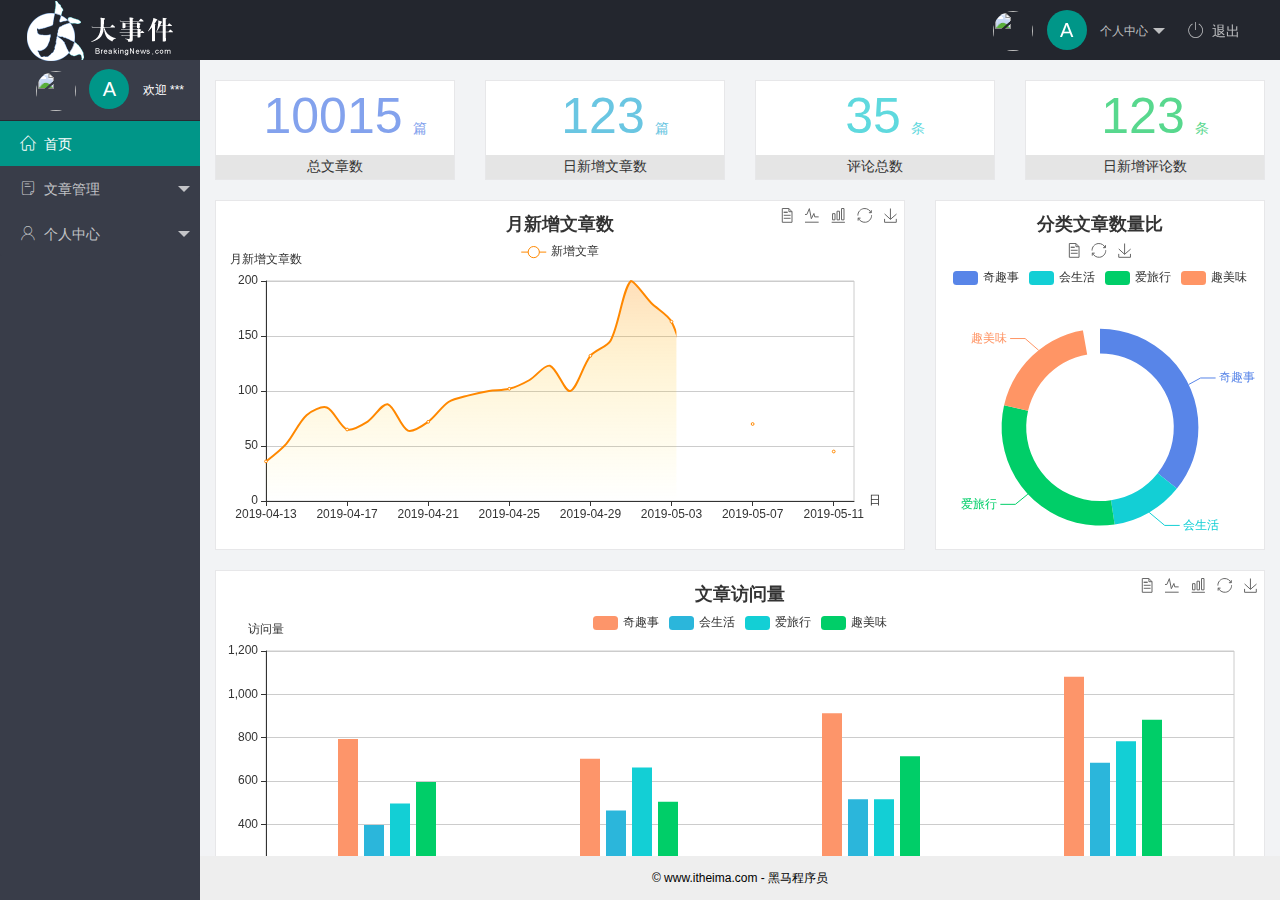
==== commit 087542db: "完成个人中心功能的开发" ====
--- a/index.html
+++ b/index.html
@@ -29,9 +29,9 @@
                         <span class="text-avatar">A</span> 个人中心
                     </a>
                     <dl class="layui-nav-child">
-                        <dd><a href="">基本资料</a></dd>
-                        <dd><a href="">更换头像</a></dd>
-                        <dd><a href="">重置密码</a></dd>
+                        <dd><a href="/user/user_info.html" target="fm">基本资料</a></dd>
+                        <dd><a href="/user/user_avatar.html" target="fm">更换头像</a></dd>
+                        <dd><a href="/user/user_pwd.html" target="fm">重置密码</a></dd>
                     </dl>
                 </li>
                 <li class="layui-nav-item"><a href="javascript:;" id="btnLogout"><span class="iconfont icon-tuichu"></span>退出</a></li>
@@ -61,9 +61,9 @@
                     <li class="layui-nav-item">
                         <a href="javascript:;"><span class="iconfont icon-user"></span>个人中心</a>
                         <dl class="layui-nav-child">
-                            <dd><a href="javascript:;"><i class="layui-icon layui-icon-app"></i>基本资料</a></dd>
-                            <dd><a href="javascript:;"><i class="layui-icon layui-icon-app"></i>更换头像</a></dd>
-                            <dd><a href="javascript:;"><i class="layui-icon layui-icon-app"></i>重置密码</a></dd>
+                            <dd><a href="/user/user_info.html" target="fm"><i class="layui-icon layui-icon-app"></i>基本资料</a></dd>
+                            <dd><a href="/user/user_avatar.html" target="fm"><i class="layui-icon layui-icon-app"></i>更换头像</a></dd>
+                            <dd><a href="/user/user_pwd.html" target="fm"><i class="layui-icon layui-icon-app"></i>重置密码</a></dd>
                         </dl>
                     </li>
                 </ul>
--- a/assets/css/index.css
+++ b/assets/css/index.css
@@ -41,18 +41,18 @@
 }
 
 .layui-nav-img {
-    width: 30px;
-    height: 30px;
+    width: 40px;
+    height: 40px;
 }
 
 .text-avatar {
     display: inline-block;
-    height: 30px;
-    width: 30px;
+    height: 40px;
+    width: 40px;
     background-color: #009688;
     border-radius: 50%;
-    line-height: 30px;
-    font-size: 12px;
+    line-height: 40px;
+    font-size: 20px;
     text-align: center;
     color: #fff;
     position: relative;
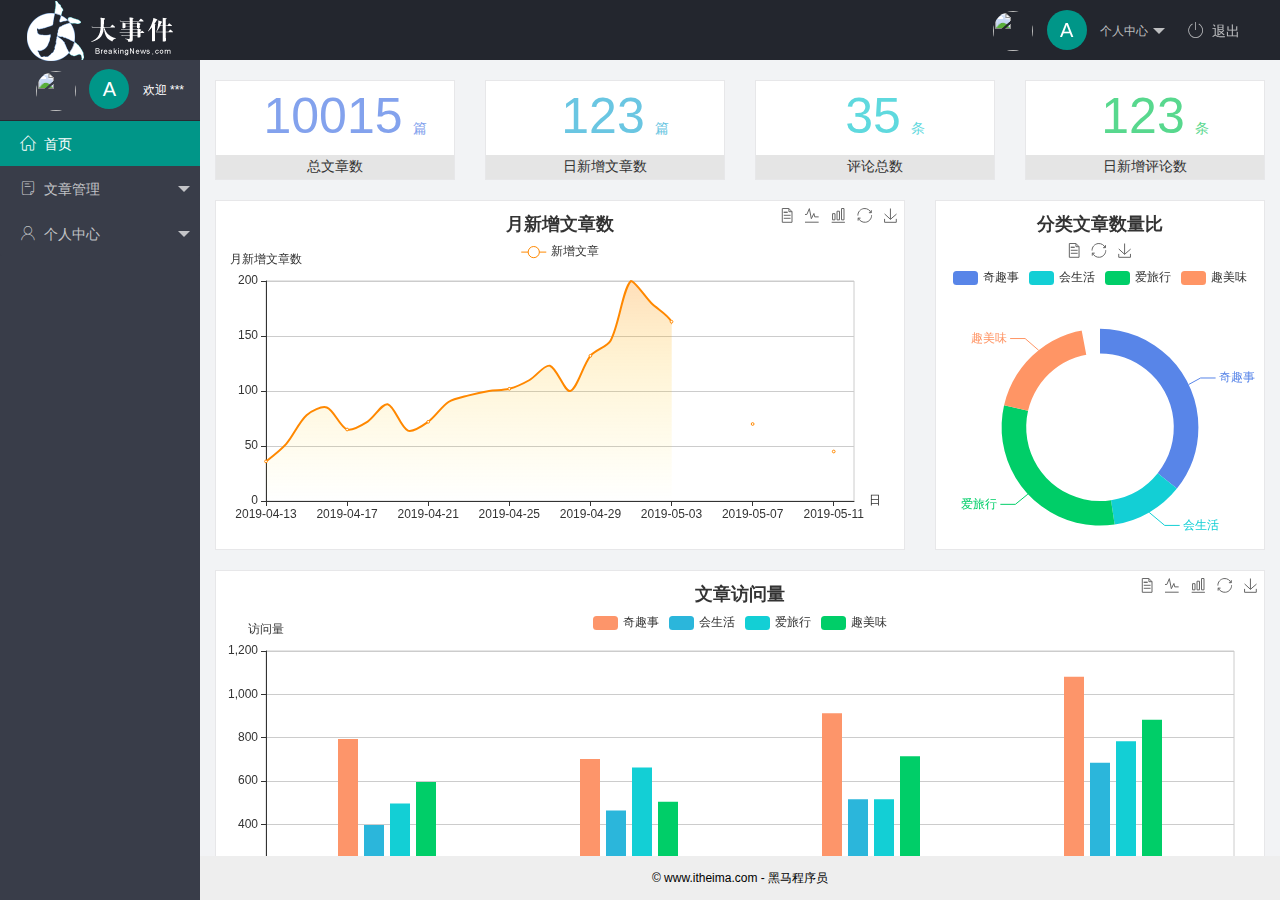
==== commit 3b078496: "完成文章管理相关功能开发" ====
--- a/index.html
+++ b/index.html
@@ -53,9 +53,9 @@
                     <li class="layui-nav-item">
                         <a class="" href="javascript:;"><span class="iconfont icon-16"></span>文章管理</a>
                         <dl class="layui-nav-child">
-                            <dd><a href="javascript:;"><i class="layui-icon layui-icon-app"></i>文章类别</a></dd>
-                            <dd><a href="javascript:;"><i class="layui-icon layui-icon-app"></i>文章列表</a></dd>
-                            <dd><a href="javascript:;"><i class="layui-icon layui-icon-app"></i>发布文章</a></dd>
+                            <dd><a href="/article/art_cate.html" target="fm"><i class="layui-icon layui-icon-app"></i>文章类别</a></dd>
+                            <dd><a href="/article/art_list.html" target="fm"><i class="layui-icon layui-icon-app"></i>文章列表</a></dd>
+                            <dd><a href="/article/art_pub.html" target="fm"><i class="layui-icon layui-icon-app"></i>发布文章</a></dd>
                         </dl>
                     </li>
                     <li class="layui-nav-item">
